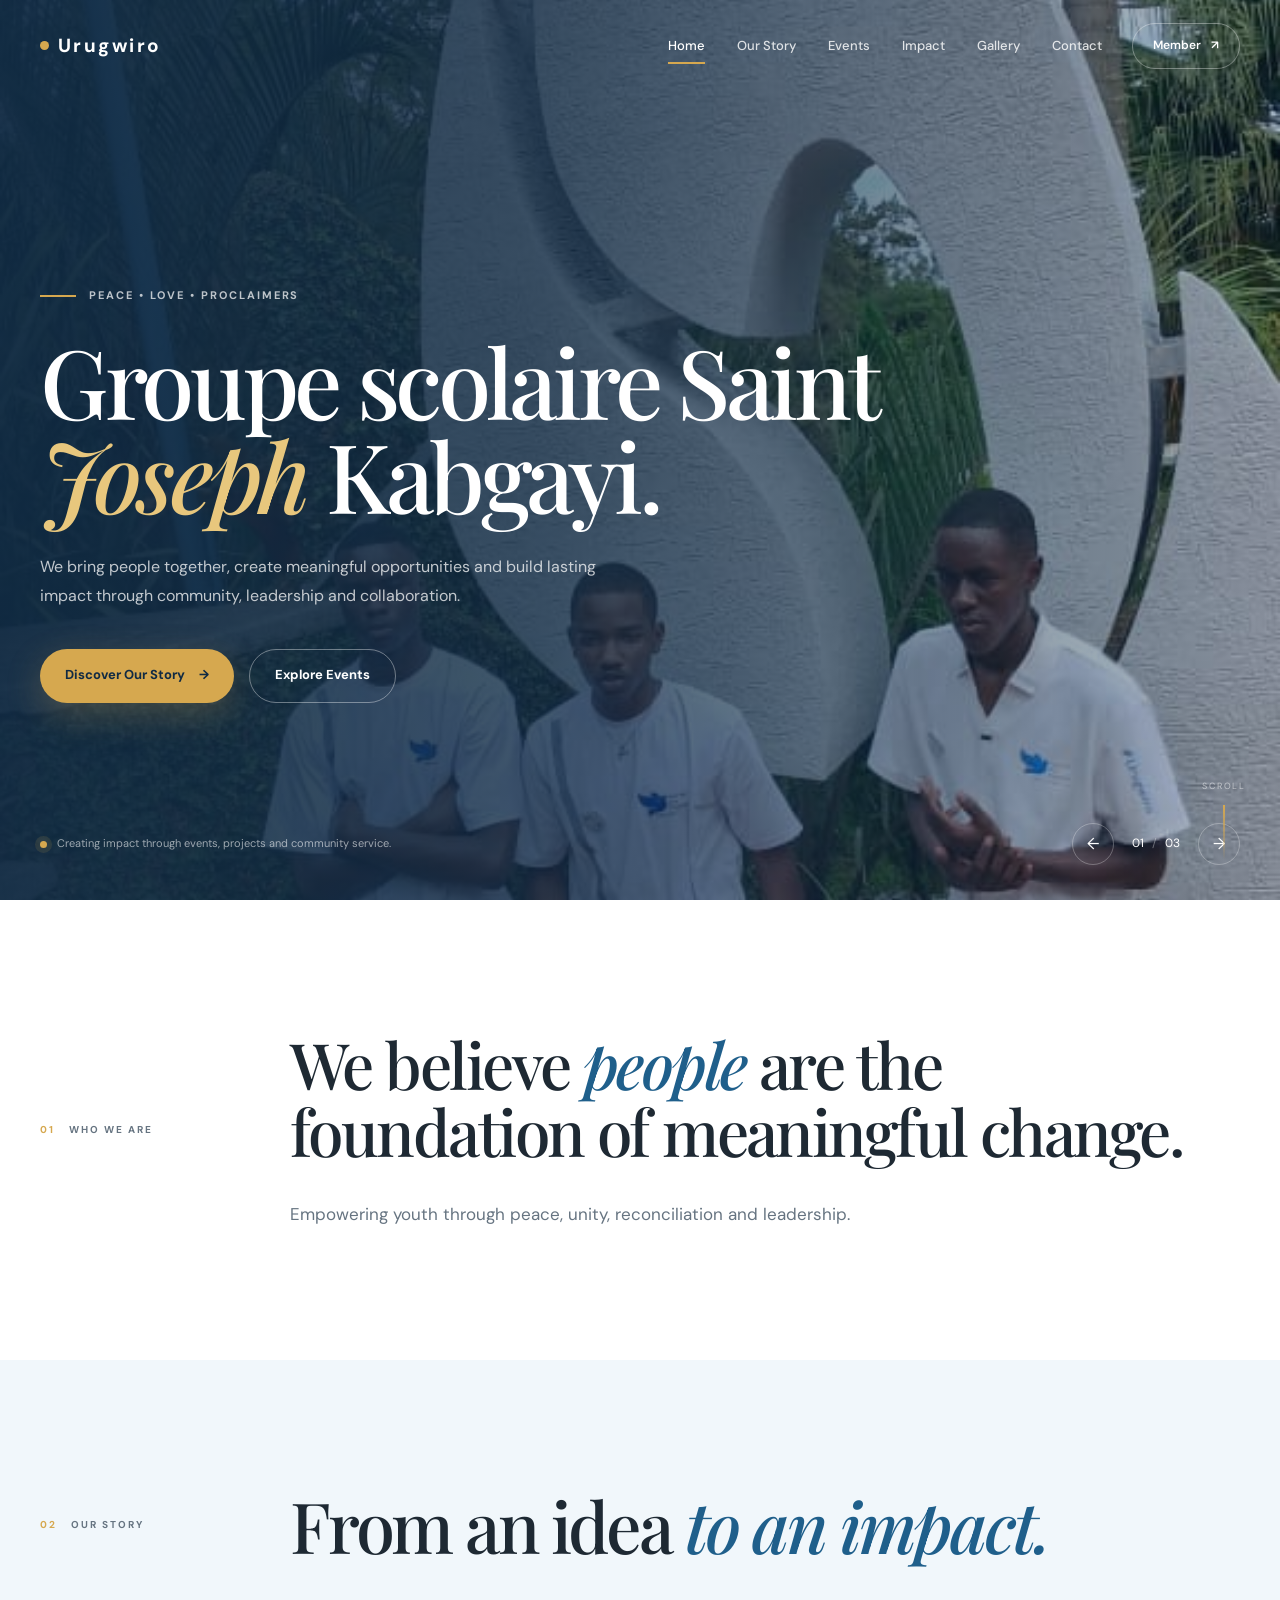
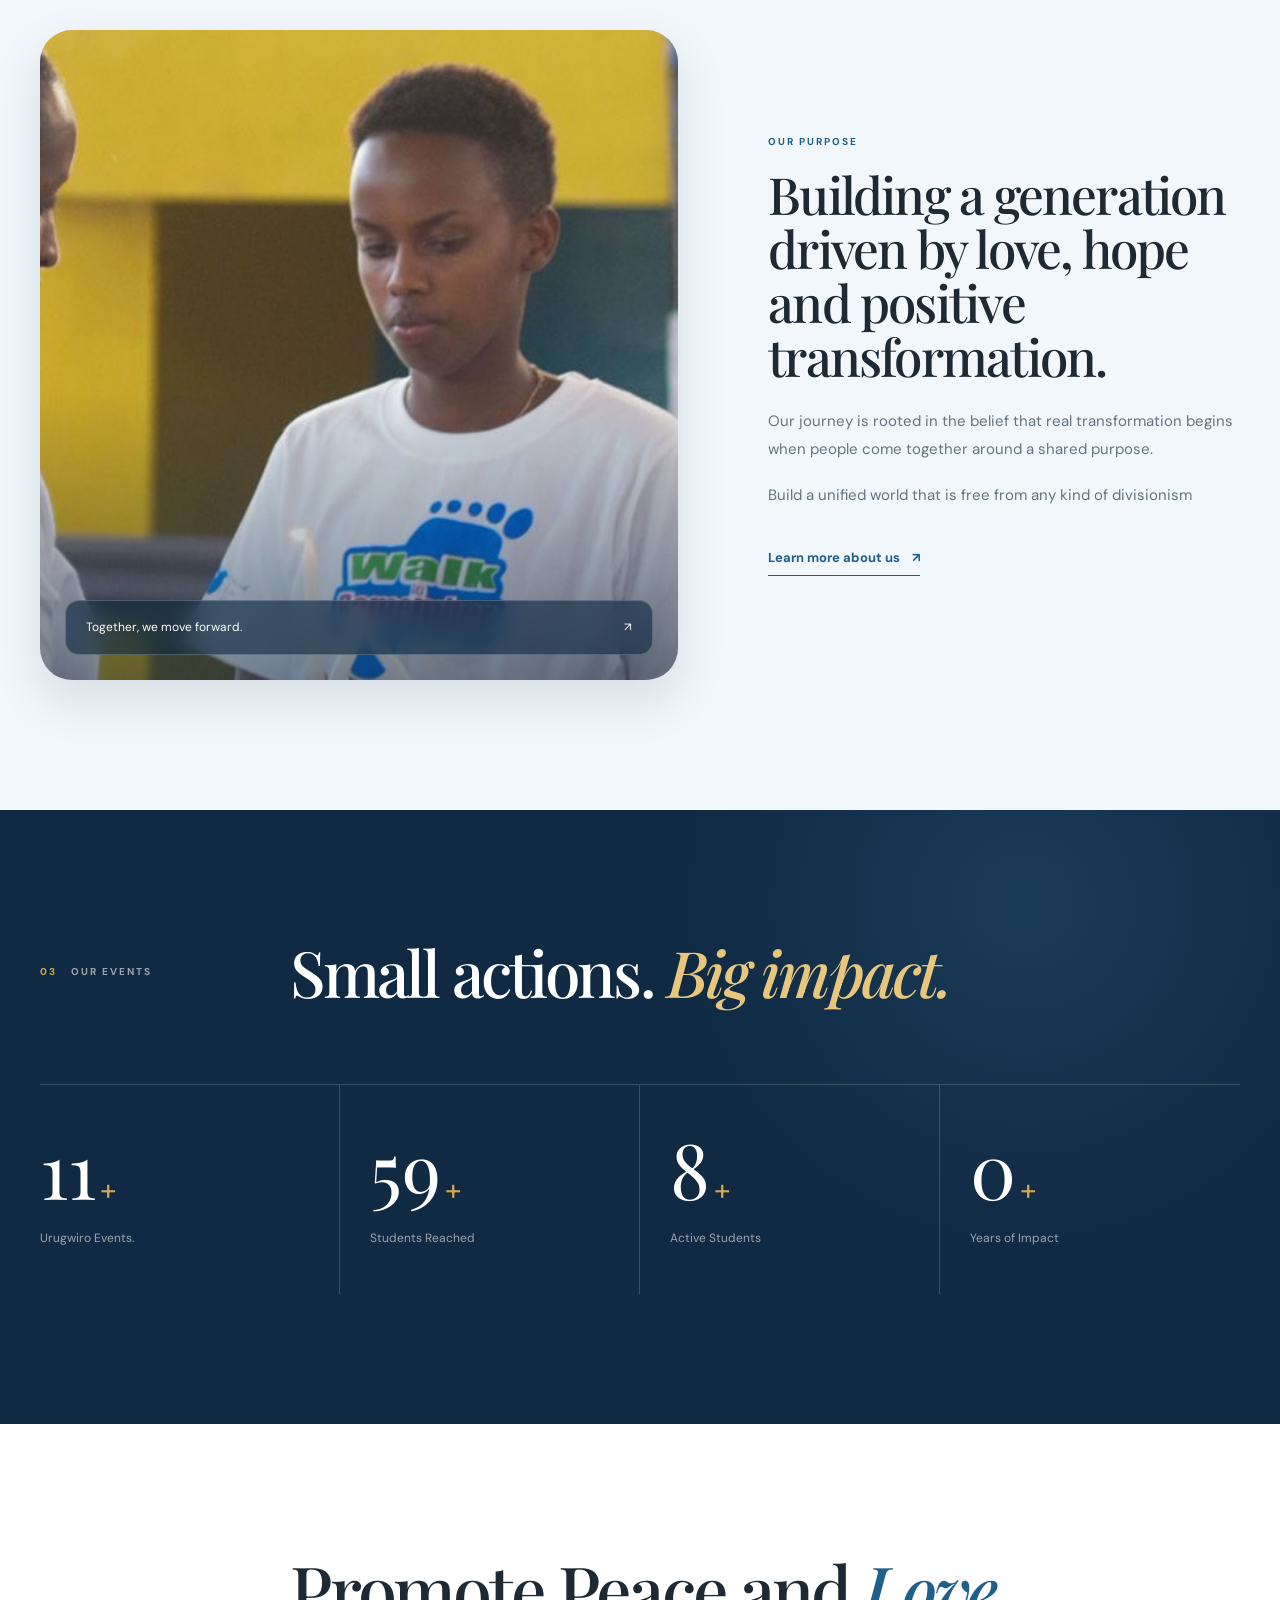
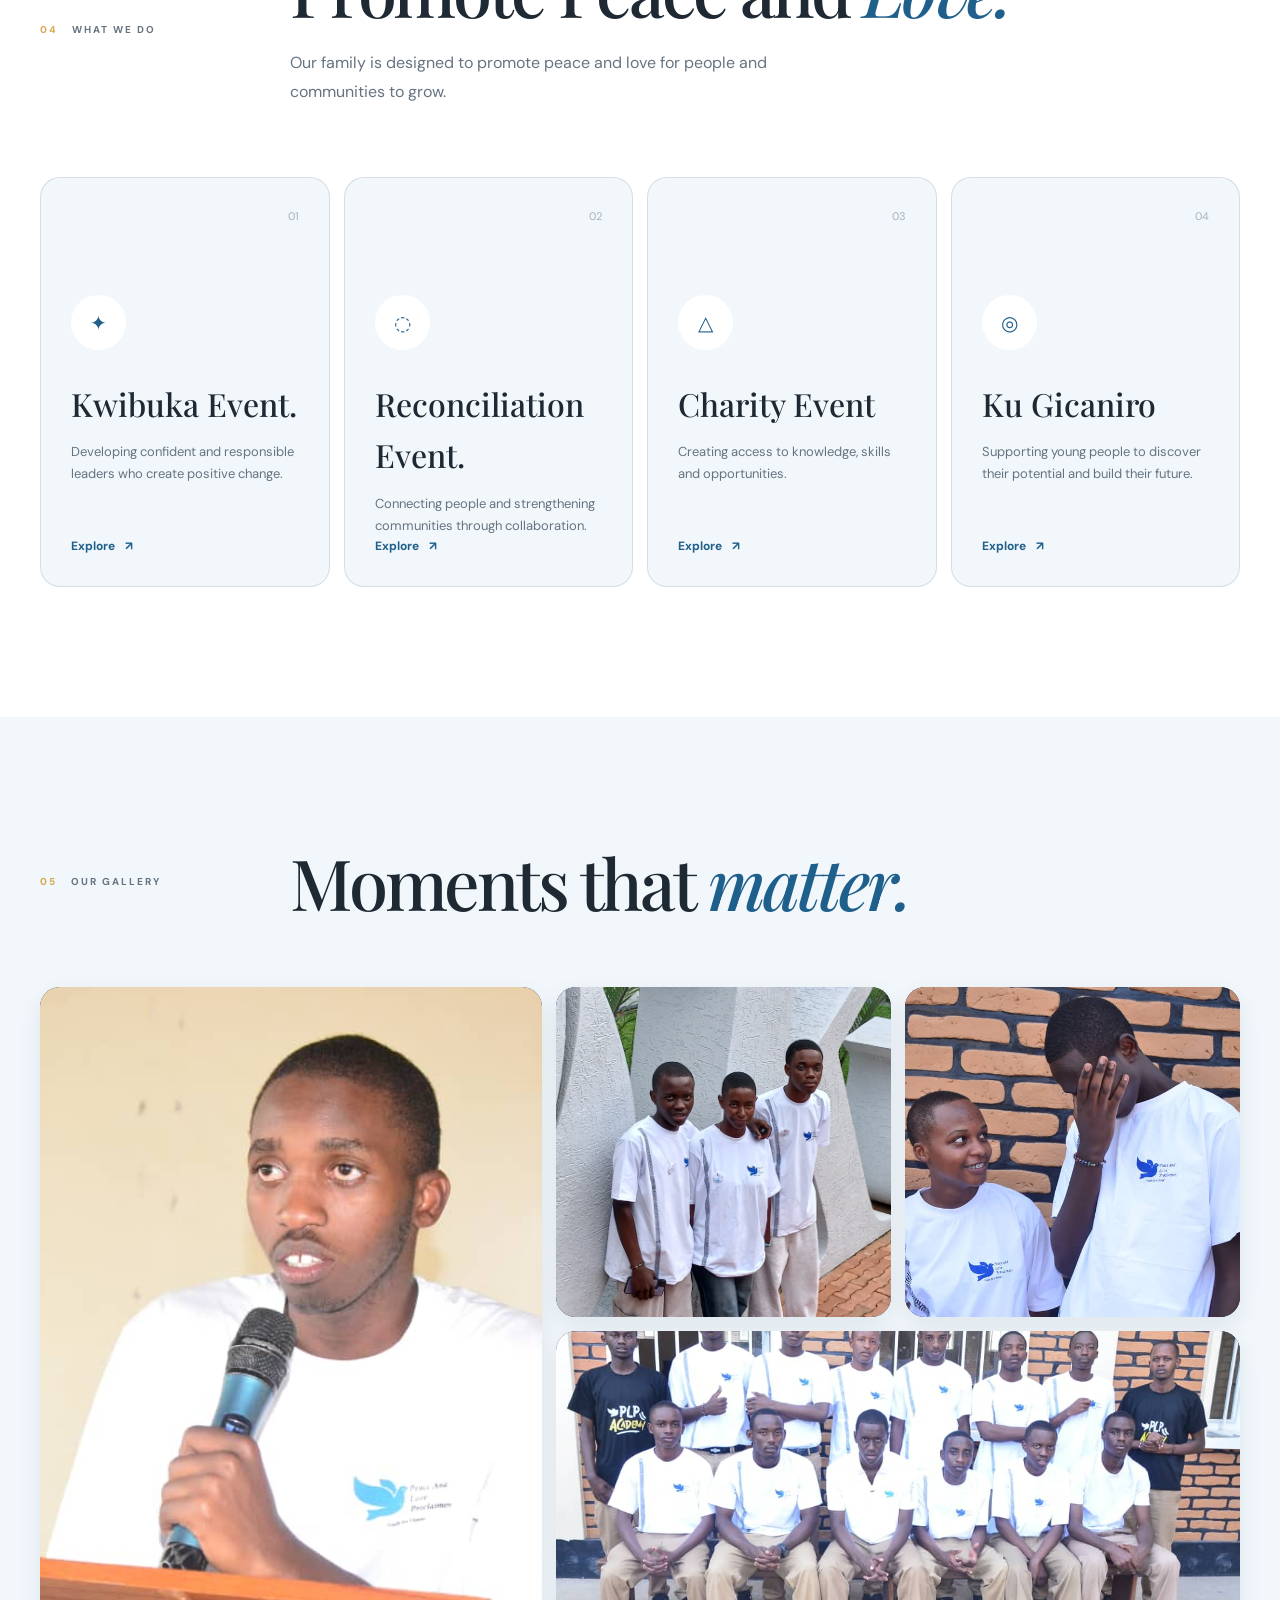
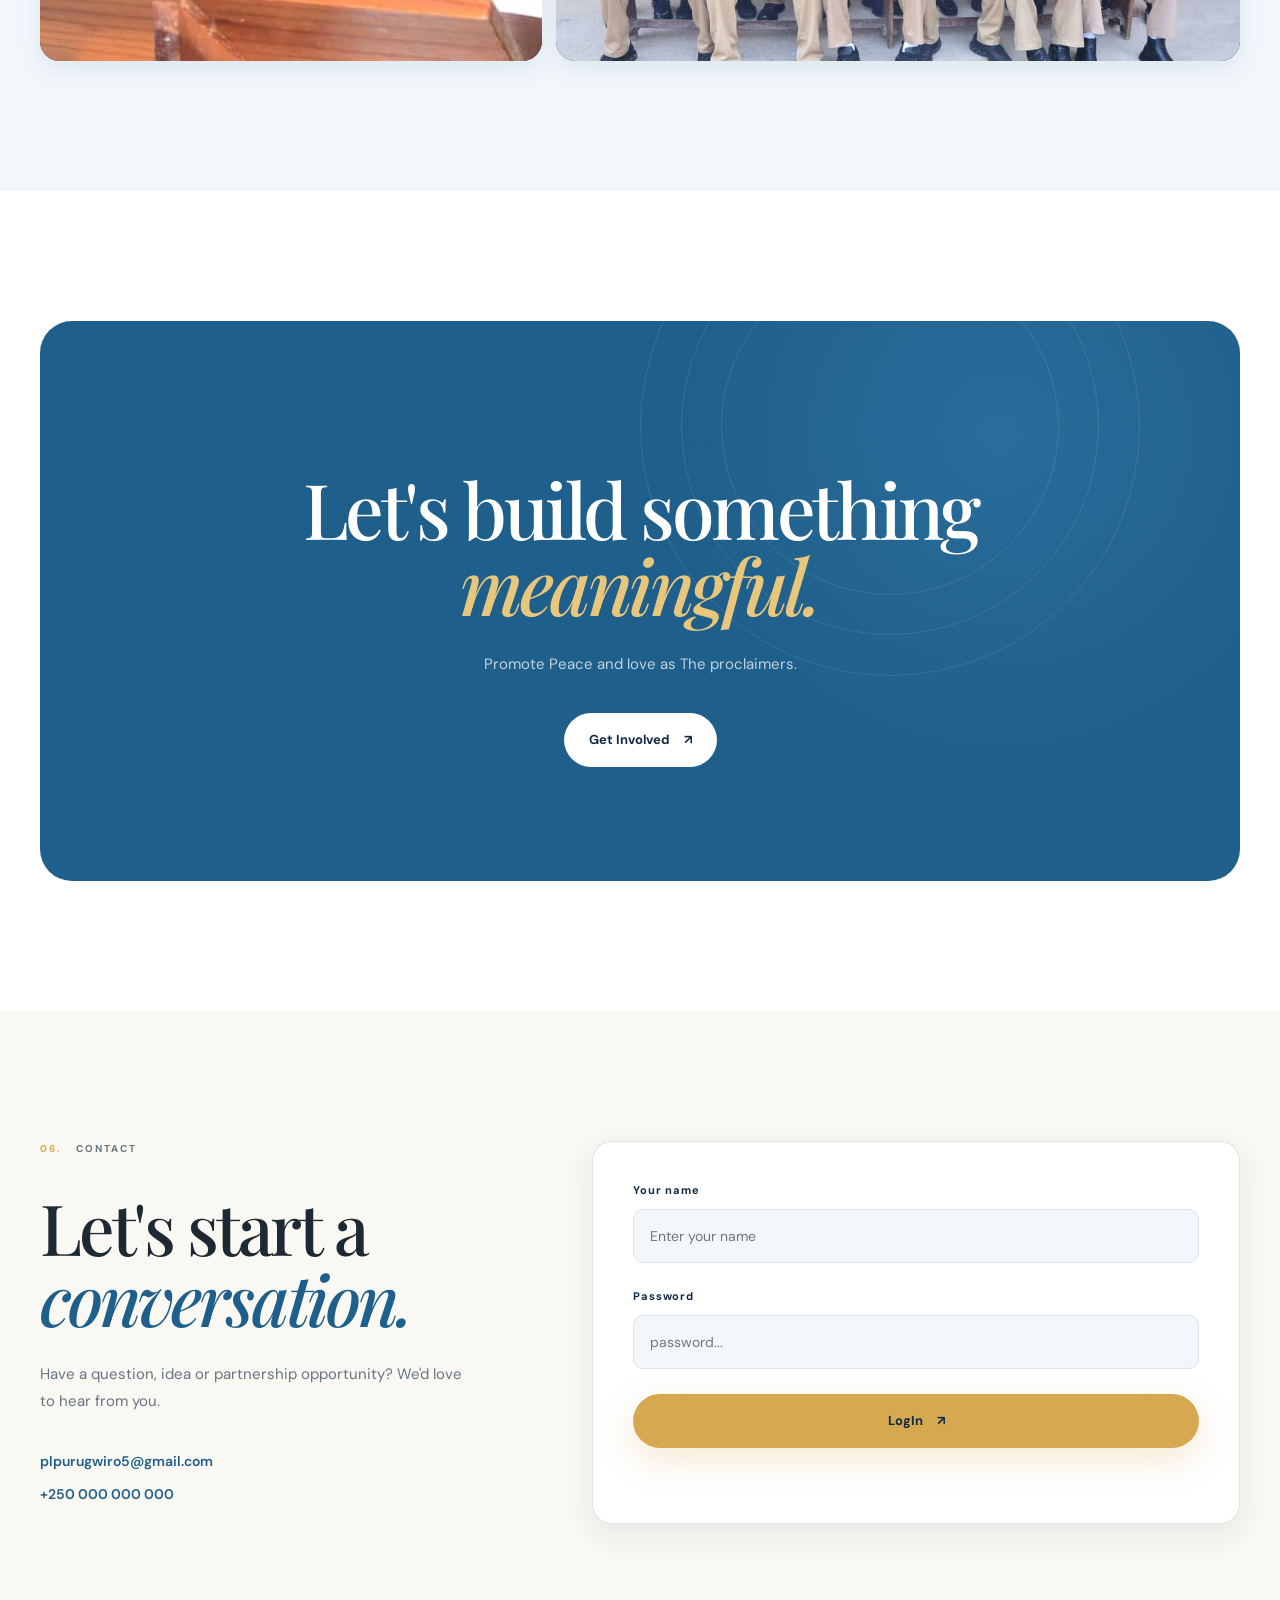
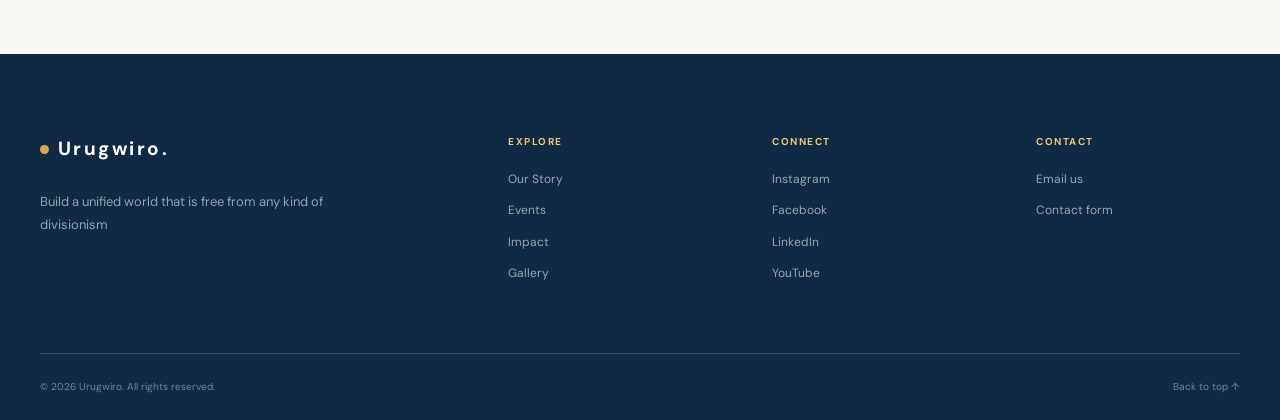
==== index.html @ 6922a2be "Update index.html" ====
<!DOCTYPE html>
<html lang="en">
<head>
    <meta charset="UTF-8">

    <meta
        name="viewport"
        content="width=device-width, initial-scale=1.0"
    >
<meta charset="UTF-8">

  <!-- Mobile viewport -->
  <meta name="viewport" content="width=device-width, initial-scale=1.0">

  <!-- Primary description for search engines -->
  <meta name="description" content="Peace & Love Proclaimers (PLP Urugwiro) — is a youth-led organization promoting peace, unity and reconciliation at Groupe Scolaire Saint Joseph Kabgayi on 25 December 2026">

  <!-- Optional (small, targeted) keywords; not relied on by modern search engines -->
  <meta name="keywords" content="peace, youth leadership, reconciliation, community events, PLP Urugwiro">

  <!-- Theme color for mobile -->
  <meta name="theme-color" content="#12372a">

  <!-- Canonical: use the site canonical domain you requested -->
  <link rel="canonical" href="https://peacelp.netlify.app/">

  <!-- Hreflang for English -->
  <link rel="alternate" hreflang="en" href="https://peacelp.netlify.app/">

  <!-- Title -->
  <title>Peace & Love Proclaimers — PLP Urugwiro | Saint Joseph Kabgayi</title>

  <!-- Open Graph / Facebook -->
  <meta property="og:locale" content="en_US">
  <meta property="og:type" content="website">
  <meta property="og:title" content="Peace & Love Proclaimers — PLP Urugwiro">
  <meta property="og:description" content="Peace & Love Proclaimers (PLP Urugwiro) is a youth-led organization promoting peace, unity and reconciliation at Groupe Scolaire Saint Joseph Kabgayi on 25 December 2026">
  <meta property="og:url" content="https://peacelp.netlify.app/">
  <meta property="og:site_name" content="Peace & Love Proclaimers Urugwiro">
  <!-- Replace or confirm the image path on your live domain if different -->
  <meta property="og:image" content="https://peacelp.netlify.app/images/hero-2.jpg">
  <meta property="og:image:alt" content="PLP Urugwiro school event image">

  <!-- Twitter / X Card -->

 <script type="application/ld+json">
  {
    "@context": "https://schema.org",
    "@type": "Organization",
    "name": "Peace & Love Proclaimers ",
    "alternateName": "PLP Urugwiro",
    "url": "https://peacelp.netlify.app/",
    "logo": "https://peacelp.netlify.app/favicon.png",
    "description": "is a youth-led organization promoting peace, unity and reconciliation at Groupe Scolaire Saint Joseph Kabgayi on 25 December 2026.",
    "sameAs": []
  }
  </script>

  <!-- Google site verification (PLACEHOLDER).
       Do NOT paste a fake code here. After creating a property in Google Search Console you may get a meta tag like:
       <meta name="google-site-verification" content="YOUR_VERIFICATION_CODE_HERE" />
       Paste the exact meta tag Google gives you into this head block. -->
  <!-- <meta name="google-site-verification" content="PASTE_CODE_HERE" /> -->

  <!-- End head -->

    <meta
        name="description"
        content="PLP — Building stronger communities through connection, leadership and meaningful action."
    >

    <meta name="theme-color" content="#12372a">

    <title>PLP Urugwiro | Saint Joseph Kabgayi</title>

    <!-- Google Font -->
    <link rel="preconnect" href="https://fonts.googleapis.com">
    <link rel="preconnect" href="https://fonts.gstatic.com" crossorigin>
    <link
        href="https://fonts.googleapis.com/css2?family=DM+Sans:wght@400;500;600;700&family=Playfair+Display:wght@500;600;700&display=swap"
        rel="stylesheet"
    >
<link rel="icon" href="favicon.jpeg">

<link rel="apple-touch-icon" href="favicon.png">
<link rel="icon" type="image/png" sizes="192x192" href="favicon.png">
<link rel="icon" type="image/png" sizes="512x512" href="favicon.png">
    <!-- Main CSS -->
    <link rel="stylesheet" href="css/style.css">

    <!-- Responsive CSS -->
    <link rel="stylesheet" href="css/responsive.css">
</head>

<body>

    <!-- =====================================================
         PAGE LOADER
    ====================================================== -->

    <div class="page-loader" id="pageLoader">
        <div class="loader-logo">Peace and Love Proclaimers <br/>
                                    <center>Urugwiro</center></div>
        <div class="loader-line"></div>
    </div>


    <!-- =====================================================
         HEADER / NAVIGATION
    ====================================================== -->

    <header class="header" id="header">

        <nav class="navbar container">

            <!-- Logo -->

            <a href="#home" class="logo">
                Urugwiro
            </a>


            <!-- Desktop Navigation -->

            <div class="nav-links" id="navLinks">

                <a href="#home" class="nav-link active">
                    Home
                </a>

                <a href="#story" class="nav-link">
                    Our Story
                </a>

                <a href="#programs" class="nav-link">
                    Events
                </a>

                <a href="#impact" class="nav-link">
                    Impact
                </a>

                <a href="#gallery" class="nav-link">
                    Gallery
                </a>

                <a href="#contact" class="nav-link">
                    Contact
                </a>

            </div>


            <!-- Navigation Button -->

            <a href="#contact" class="nav-button">
                Member
                <span>↗</span>
            </a>


            <!-- Mobile Menu -->

            <button
                class="menu-toggle"
                id="menuToggle"
                aria-label="Open navigation menu"
                aria-expanded="false"
            >

                <span></span>
                <span></span>
                <span></span>

            </button>

        </nav>

    </header>



    <!-- =====================================================
         MAIN CONTENT
    ====================================================== -->

    <main>


        <!-- =================================================
             HERO SECTION
        ================================================== -->

        <section class="hero" id="home">

            <!-- Background slides -->

            <div class="hero-slider" id="heroSlider">

                <div
                    class="hero-slide active"
                    data-image="images/hero-1.jpg"
                ></div>

                <div
                    class="hero-slide"
                    data-image="images/hero-2.jpg"
                ></div>

                <div
                    class="hero-slide"
                    data-image="images/hero-3.jpg"
                ></div>

            </div>


            <!-- Dark overlay -->

            <div class="hero-overlay"></div>


            <!-- Hero content -->

            <div class="hero-content container">

                <div class="hero-label">
                    <span class="label-line"></span>

                    <span>
                        PEACE • LOVE • PROCLAIMERS
                    </span>
                </div>


                <h1 class="hero-title">

                   Groupe scolaire Saint 
                    <span>Joseph</span>
                    Kabgayi.

                </h1>


                <p class="hero-description">

                    We bring people together, create meaningful
                    opportunities and build lasting impact through
                    community, leadership and collaboration.

                </p>


                <div class="hero-actions">

                    <a
                        href="#story"
                        class="button button-primary"
                    >
                        Discover Our Story
                        <span>→</span>
                    </a>


                    <a
                        href="#programs"
                        class="button button-outline"
                    >
                        Explore Events
                    </a>

                </div>

            </div>


            <!-- Hero bottom information -->

            <div class="hero-bottom container">

                <div class="hero-location">
                    <span class="location-dot"></span>

                    <span>
                        Creating impact through events, projects and community service.


                    </span>
                </div>


                <!-- Slider controls -->

                <div class="slider-controls">

                    <button
                        class="slider-arrow"
                        id="heroPrev"
                        aria-label="Previous slide"
                    >
                        ←
                    </button>


                    <div class="slider-counter">

                        <span id="currentSlide">
                            01
                        </span>

                        <span class="counter-divider">
                            /
                        </span>

                        <span id="totalSlides">
                            03
                        </span>

                    </div>


                    <button
                        class="slider-arrow"
                        id="heroNext"
                        aria-label="Next slide"
                    >
                        →
                    </button>

                </div>

            </div>


            <!-- Scroll indicator -->

            <a
                href="#story"
                class="scroll-indicator"
                aria-label="Scroll to our story"
            >

                <span>
                    SCROLL
                </span>

                <span class="scroll-line"></span>

            </a>

        </section>



        <!-- =================================================
             INTRO / STATEMENT
        ================================================== -->

        <section class="statement section">

            <div class="container statement-grid">

                <div class="section-label">

                    <span class="section-number">
                        01
                    </span>

                    <span>
                        WHO WE ARE
                    </span>

                </div>


                <div class="statement-content">

                    <h2 class="large-heading reveal">

                        We believe
                        <em>people</em>
                        are the foundation
                        of meaningful change.

                    </h2>


                    <p class="statement-text reveal">

                        Empowering youth through peace,
unity, reconciliation and leadership.
                    </p>

                </div>

            </div>

        </section>



        <!-- =================================================
             OUR STORY
        ================================================== -->

        <section
            class="story section"
            id="story"
        >

            <div class="container">

                <div class="section-header reveal">

                    <div class="section-label">

                        <span class="section-number">
                            02
                        </span>

                        <span>
                            OUR STORY
                        </span>

                    </div>

                    <h2 class="section-title">

                        From an idea
                        <span>to an impact.</span>

                    </h2>

                </div>


                <div class="story-grid">


                    <!-- Image -->

                    <div class="story-image reveal">

                        <img
                            src="images/story.jpeg"
                            alt="People working together in a community"
                            loading="lazy"
                        >

                        <div class="image-caption">

                            <span>
                                Together, we move forward.
                            </span>

                            <span>
                                ↗
                            </span>

                        </div>

                    </div>


                    <!-- Text -->

                    <div class="story-content reveal">

                        <span class="eyebrow">
                            OUR PURPOSE
                        </span>


                        <h3>
                           Building a generation driven by love,
hope and positive transformation.
                        </h3>


                        <p>

                            Our journey is rooted in the belief
                            that real transformation begins when
                            people come together around a shared
                            purpose.

                        </p>


                        <p>

                           Build a unified world that is free from any kind of divisionism
                        </p>


                        <a
                            href="#"
                            class="text-link"
                        >
                            Learn more about us
                            <span>↗</span>
                        </a>

                    </div>

                </div>

            </div>

        </section>



        <!-- =================================================
             IMPACT STATISTICS
        ================================================== -->

        <section
            class="impact section-dark"
            id="impact"
        >

            <div class="container">

                <div class="impact-header reveal">

                    <div class="section-label light">

                        <span class="section-number">
                            03
                        </span>

                        <span>
                            OUR EVENTS
                        </span>

                    </div>


                    <h2>

                        Small actions.
                        <span>Big impact.</span>

                    </h2>

                </div>


                <div class="stats-grid">


                    <div class="stat-card reveal">

                        <span
                            class="stat-number"
                            data-target="12"
                        >
                            0
                        </span>

                        <span class="stat-plus">
                            +
                        </span>

                        <p>
                            Urugwiro Events.
                        </p>

                    </div>


                    <div class="stat-card reveal">

                        <span
                            class="stat-number"
                            data-target="60"
                        >
                            0
                        </span>

                        <span class="stat-plus">
                            +
                        </span>

                        <p>
                            Students Reached
                        </p>

                    </div>


                    <div class="stat-card reveal">

                        <span
                            class="stat-number"
                            data-target="9"
                        >
                            0
                        </span>

                        <span class="stat-plus">
                            +
                        </span>

                        <p>
                            Active Students
                        </p>

                    </div>


                    <div class="stat-card reveal">

                        <span
                            class="stat-number"
                            data-target="1"
                        >
                            0
                        </span>

                        <span class="stat-plus">
                            +
                        </span>

                        <p>
                            Years of Impact
                        </p>

                    </div>

                </div>

            </div>

        </section>



        <!-- =================================================
             PROGRAMS
        ================================================== -->

        <section
            class="programs section"
            id="programs"
        >

            <div class="container">

                <div class="section-header programs-header reveal">

                    <div class="section-label">

                        <span class="section-number">
                            04
                        </span>

                        <span>
                            WHAT WE DO
                        </span>

                    </div>


                    <div>

                        <h2 class="section-title">

                            Promote Peace and
                            <span>Love.</span>

                        </h2>

                        <p class="section-intro">

                            Our family is designed to promote peace and love 
                             for people and
                            communities to grow.

                        </p>

                    </div>

                </div>


                <div class="program-grid">


                    <!-- Program 1 -->

                    <article
                        class="program-card reveal"
                        data-program="leadership"
                    >

                        <div class="program-number">
                            01
                        </div>


                        <div class="program-icon">
                            ✦
                        </div>


                        <h3>
                            Kwibuka Event.
                        </h3>


                        <p>

                            Developing confident and responsible
                            leaders who create positive change.

                        </p>


                        <button
                            class="program-link"
                            type="button"
                        >
                            Explore
                            <span>↗</span>
                        </button>

                    </article>


                    <!-- Program 2 -->

                    <article
                        class="program-card reveal"
                        data-program="community"
                    >

                        <div class="program-number">
                            02
                        </div>


                        <div class="program-icon">
                            ◌
                        </div>


                        <h3>
                            Reconciliation Event.
                        </h3>


                        <p>

                            Connecting people and strengthening
                            communities through collaboration.

                        </p>


                        <button
                            class="program-link"
                            type="button"
                        >
                            Explore
                            <span>↗</span>
                        </button>

                    </article>


                    <!-- Program 3 -->

                    <article
                        class="program-card reveal"
                        data-program="education"
                    >

                        <div class="program-number">
                            03
                        </div>


                        <div class="program-icon">
                            △
                        </div>


                        <h3>
                            Charity Event
                        </h3>


                        <p>

                            Creating access to knowledge, skills
                            and opportunities.

                        </p>


                        <button
                            class="program-link"
                            type="button"
                        >
                            Explore
                            <span>↗</span>
                        </button>

                    </article>


                    <!-- Program 4 -->

                    <article
                        class="program-card reveal"
                        data-program="youth"
                    >

                        <div class="program-number">
                            04
                        </div>


                        <div class="program-icon">
                            ◎
                        </div>


                        <h3>
                            Ku Gicaniro
                        </h3>


                        <p>

                            Supporting young people to discover
                            their potential and build their future.

                        </p>


                        <button
                            class="program-link"
                            type="button"
                        >
                            Explore
                            <span>↗</span>
                        </button>

                    </article>

                </div>

            </div>

        </section>



        <!-- =================================================
             GALLERY PREVIEW
        ================================================== -->

        <section
            class="gallery section"
            id="gallery"
        >

            <div class="container">

                <div class="section-header reveal">

                    <div class="section-label">

                        <span class="section-number">
                            05
                        </span>

                        <span>
                            OUR GALLERY
                        </span>

                    </div>


                    <h2 class="section-title">

                        Moments that
                        <span>matter.</span>

                    </h2>

                </div>


                <div class="gallery-grid">


                    <div class="gallery-item gallery-large reveal">

                        <img
                            src="IMG-20260806-WA0006.jpg"
                            alt="Community gathering skill up"
                            loading="lazy"
                        >

                        <div class="gallery-overlay">
                            <span>01</span>
                            <span>↗</span>
                        </div>

                    </div>


                    <div class="gallery-item reveal">

                        <img
                            src="images/gallery-2.jpg"
                            alt="Community activity"
                            loading="lazy"
                        >

                        <div class="gallery-overlay">
                            <span>02</span>
                            <span>↗</span>
                        </div>

                    </div>


                    <div class="gallery-item reveal">

                        <img
                            src="images/gallery-3.jpg"
                            alt="People collaborating in schools"
                            loading="lazy"
                        >

                        <div class="gallery-overlay">
                            <span>03</span>
                            <span>↗</span>
                        </div>

                    </div>


                    <div class="gallery-item gallery-wide reveal">

                        <img
                            src="images/gallery-4.jpg"
                            alt="Community event"
                            loading="lazy"
                        >

                        <div class="gallery-overlay">
                            <span>04</span>
                            <span>↗</span>
                        </div>

                    </div>

                </div>

            </div>

        </section>



        <!-- =================================================
             CTA
        ================================================== -->

        <section class="cta section">

            <div class="container">

                <div class="cta-box reveal">

                    <div class="cta-decoration"></div>


                    <div class="cta-content">

                        <span class="eyebrow">
                            JOIN THE MOVEMENT
                        </span>


                        <h2>

                            Let's build something
                            <em>meaningful.</em>

                        </h2>


                        <p>

                            Promote Peace and love as The proclaimers.

                        </p>


                        <a
                            href="#contact"
                            class="button button-light"
                        >
                            Get Involved
                            <span>↗</span>
                        </a>

                    </div>

                </div>

            </div>

        </section>



        <!-- =================================================
             CONTACT
        ================================================== -->

        <section
            class="contact section"
            id="contact"
        >

            <div class="container contact-grid">


                <div class="contact-info reveal">

                    <div class="section-label">

                        <span class="section-number">
                            06.
                        </span>

                        <span>
                            CONTACT
                        </span>

                    </div>


                    <h2 class="section-title">

                        Let's start a
                        <span>conversation.</span>

                    </h2>


                    <p>

                        Have a question, idea or partnership
                        opportunity? We'd love to hear from you.

                    </p>


                    <div class="contact-details">

                        <a href="mailto:plpurugwiro5@gmail.com">
                            plpurugwiro5@gmail.com
                        </a>

                        <a href="tel:+250000000000">
                            +250 000 000 000
                        </a>

                    </div>

                </div>



                <!-- Contact form -->

                <form
                    class="contact-form reveal"
                    id="loginForm"
                >

                    <div class="form-group">

                        <label for="name">
                            Your name
                        </label>

                        <input
                            type="text"
                            id="name"
                            name="name"
                            placeholder="Enter your name"
                            required
                        >

                    </div>


                    <div class="form-group">

                        <label for="email">
                            Password
                        </label>

                        <input
                            type="password"
                            id="password"
                            name="password"
                            placeholder="password..."
                            required
                        >

                    </div>


                

                    <button
                        type="submit"
                        class="button button-primary form-submit"
                    >
                        LogIn
                        <span>↗</span>
                    </button>
                    <div id="error"></div>  

                    <p
                        class="form-status"
                        id="formStatus"
                        aria-live="polite"
                    ></p>

                </form>

            </div>

        </section>

    </main>



    <!-- =====================================================
         FOOTER
    ====================================================== -->

    <footer class="footer">

        <div class="container">


            <div class="footer-top">


                <div class="footer-brand">

                    <a
                        href="#home"
                        class="logo footer-logo"
                    >
                        Urugwiro.
                    </a>


                    <p>

                       Build a unified world that is free from any kind of divisionism

                    </p>

                </div>



                <div class="footer-column">

                    <h4>
                        Explore
                    </h4>

                    <a href="#story">
                        Our Story
                    </a>

                    <a href="#programs">
                        Events
                    </a>

                    <a href="#impact">
                        Impact
                    </a>

                    <a href="#gallery">
                        Gallery
                    </a>

                </div>



                <div class="footer-column">

                    <h4>
                        Connect
                    </h4>

                    <a href="https://www.instagram.com/plp_urugwiro">
                        Instagram
                    </a>

                    <a href="https://www.facebook.com">
                        Facebook
                    </a>

                    <a href="#">
                        LinkedIn
                    </a>

                    <a href="#">
                        YouTube
                    </a>

                </div>



                <div class="footer-column">

                    <h4>
                        Contact
                    </h4>

                    <a href="mailto:plpurugwiro5@gmail.com">
                        Email us
                    </a>

                    <a href="#contact">
                        Contact form
                    </a>

                </div>

            </div>



            <div class="footer-bottom">

                <span>
                    © <span id="currentYear"></span> Urugwiro.
                    All rights reserved.
                </span>


                <a href="#home">
                    Back to top ↑
                </a>

            </div>

        </div>

    </footer>



    <!-- =====================================================
         PROGRAM MODAL
    ====================================================== -->

    <div
        class="modal"
        id="programModal"
        aria-hidden="true"
    >

        <div class="modal-backdrop"></div>


        <div
            class="modal-content"
            role="dialog"
            aria-modal="true"
        >

            <button
                class="modal-close"
                id="modalClose"
                aria-label="Close modal"
            >
                ×
            </button>


            <span
                class="modal-number"
                id="modalNumber"
            >
                01
            </span>


            <h2 id="modalTitle">
             Kwibuka Event
            </h2>


            <p id="modalDescription">

                Developing confident and responsible leaders
                who create positive change.

            </p>


            <a
                href="#contact"
                class="button button-primary"
                id="modalAction"
            >
                Get Involved
                <span>↗</span>
            </a>

        </div>

    </div>



    <!-- =====================================================
         BACK TO TOP
    ====================================================== -->

    <button
        class="back-to-top"
        id="backToTop"
        aria-label="Back to top"
    >
        ↑
    </button>



    <!-- =====================================================
         JAVASCRIPT
    ====================================================== -->

    <script src="js/app.js"></script>

</body>
</html>
---- css/style.css ----
/* =========================================================
   PEACE & LOVE PROCLAIMERS — PLP
   PROFESSIONAL VISUAL SYSTEM
   ========================================================= */


/* =========================================================
   1. DESIGN TOKENS
   ========================================================= */

:root {

    /* Primary PLP identity */

    --plp-navy: #102A43;
    --plp-blue: #1F5F8B;
    --plp-sky: #5DADE2;

    /* Hope / remembrance */

    --plp-gold: #D6A84F;
    --plp-gold-light: #E8C77D;

    /* Peace */

    --plp-white: #FFFFFF;
    --plp-cream: #FAF8F2;
    --plp-soft-blue: #F1F7FB;
    --plp-blue-light: #E4F0F8;

    /* Text */

    --plp-charcoal: #1E2933;
    --plp-gray: #667481;
    --plp-gray-light: #A7B1BA;

    /* Borders */

    --border-light: rgba(16, 42, 67, 0.12);
    --border-white: rgba(255, 255, 255, 0.18);

    /* Shadows */

    --shadow-small:
        0 10px 30px rgba(16, 42, 67, 0.08);

    --shadow-medium:
        0 20px 50px rgba(16, 42, 67, 0.12);

    --shadow-large:
        0 35px 90px rgba(16, 42, 67, 0.18);

    /* Radius */

    --radius-small: 12px;
    --radius-medium: 20px;
    --radius-large: 32px;

    /* Layout */

    --container: 1240px;

    /* Animation */

    --transition-fast: .25s ease;

    --transition-medium:
        .45s cubic-bezier(.2,.8,.2,1);

    --transition-slow:
        .8s cubic-bezier(.2,.8,.2,1);
}


/* =========================================================
   2. RESET
   ========================================================= */

* {
    margin: 0;
    padding: 0;
    box-sizing: border-box;
}

html {
    scroll-behavior: smooth;
}

body {

    min-height: 100vh;

    overflow-x: hidden;

    background: var(--plp-cream);

    color: var(--plp-charcoal);

    font-family:
        "DM Sans",
        Arial,
        sans-serif;

    line-height: 1.6;
}

body.modal-open {
    overflow: hidden;
}

img {
    display: block;

    width: 100%;
    max-width: 100%;
}

button,
input,
textarea {
    font: inherit;
}

button {
    border: 0;

    cursor: pointer;
}

a {
    color: inherit;

    text-decoration: none;
}

ul,
ol {
    list-style: none;
}


/* =========================================================
   3. CONTAINER
   ========================================================= */

.container {

    width: min(
        calc(100% - 80px),
        var(--container)
    );

    margin-inline: auto;
}


/* =========================================================
   4. SECTIONS
   ========================================================= */

.section {

    padding: 130px 0;
}

.section-dark {

    padding: 130px 0;

    background:
        linear-gradient(
            135deg,
            var(--plp-navy),
            #173E5C
        );

    color: var(--plp-white);
}


/* =========================================================
   5. PAGE LOADER
   ========================================================= */

.page-loader {

    position: fixed;

    inset: 0;

    z-index: 9999;

    display: flex;

    align-items: center;

    justify-content: center;

    flex-direction: column;

    gap: 20px;

    background: var(--plp-navy);

    color: var(--plp-white);

    transition:
        opacity .6s ease,
        visibility .6s ease;
}

.page-loader.loaded {

    opacity: 0;

    visibility: hidden;
}

.loader-logo {

    font-size: 20px;

    font-weight: 700;

    letter-spacing: .18em;
}

.loader-line {

    position: relative;

    width: 110px;

    height: 2px;

    overflow: hidden;

    background:
        rgba(255,255,255,.2);
}

.loader-line::after {

    content: "";

    position: absolute;

    inset: 0;

    background: var(--plp-gold);

    transform:
        translateX(-100%);

    animation:
        loaderLine 1.2s ease forwards;
}

@keyframes loaderLine {

    to {
        transform:
            translateX(0);
    }
}


/* =========================================================
   6. HEADER
   ========================================================= */

.header {

    position: fixed;

    top: 0;
    left: 0;

    width: 100%;

    z-index: 1000;

    color: var(--plp-white);

    transition:
        background var(--transition-medium),
        backdrop-filter var(--transition-medium),
        box-shadow var(--transition-medium);
}

.header.scrolled {

    background:
        rgba(16,42,67,.92);

    backdrop-filter:
        blur(18px);

    -webkit-backdrop-filter:
        blur(18px);

    box-shadow:
        0 10px 35px rgba(0,0,0,.12);
}

.navbar {

    min-height: 92px;

    display: flex;

    align-items: center;

    justify-content: space-between;

    gap: 30px;

    transition:
        min-height var(--transition-medium);
}

.header.scrolled .navbar {

    min-height: 72px;
}


/* =========================================================
   7. LOGO
   ========================================================= */

.logo {

    display: inline-flex;

    align-items: center;

    font-size: 19px;

    font-weight: 700;

    letter-spacing: .13em;

    white-space: nowrap;
}

.logo::before {

    content: "";

    width: 9px;
    height: 9px;

    margin-right: 9px;

    border-radius: 50%;

    background: var(--plp-gold);
}


/* =========================================================
   8. NAVIGATION
   ========================================================= */

.nav-links {

    display: flex;

    align-items: center;

    gap: 32px;

    margin-left: auto;
}

.nav-link {

    position: relative;

    color:
        rgba(255,255,255,.82);

    font-size: 13px;

    font-weight: 500;

    transition:
        color var(--transition-fast);
}

.nav-link::after {

    content: "";

    position: absolute;

    left: 0;

    bottom: -8px;

    width: 100%;

    height: 2px;

    background: var(--plp-gold);

    transform:
        scaleX(0);

    transform-origin: right;

    transition:
        transform var(--transition-medium);
}

.nav-link:hover,
.nav-link.active {

    color:
        var(--plp-white);
}

.nav-link:hover::after,
.nav-link.active::after {

    transform:
        scaleX(1);

    transform-origin: left;
}


/* =========================================================
   9. NAV BUTTON
   ========================================================= */

.nav-button {

    display: inline-flex;

    align-items: center;

    justify-content: center;

    gap: 10px;

    padding:
        12px 20px;

    border:
        1px solid
        rgba(255,255,255,.35);

    border-radius: 999px;

    color: var(--plp-white);

    font-size: 12px;

    font-weight: 600;

    transition:
        background var(--transition-fast),
        color var(--transition-fast),
        transform var(--transition-fast);
}

.nav-button:hover {

    background:
        var(--plp-white);

    color:
        var(--plp-navy);

    transform:
        translateY(-2px);
}

.nav-button span {

    transition:
        transform var(--transition-fast);
}

.nav-button:hover span {

    transform:
        translate(2px,-2px);
}


/* =========================================================
   10. MOBILE MENU
   ========================================================= */

.menu-toggle {

    display: none;

    width: 45px;
    height: 45px;

    align-items: center;

    justify-content: center;

    flex-direction: column;

    gap: 5px;

    border-radius: 50%;

    background:
        rgba(255,255,255,.1);

    color: var(--plp-white);
}

.menu-toggle span {

    width: 18px;
    height: 1px;

    background:
        currentColor;

    transition:
        transform var(--transition-fast),
        opacity var(--transition-fast);
}

.menu-toggle.active span:nth-child(1) {

    transform:
        translateY(6px)
        rotate(45deg);
}

.menu-toggle.active span:nth-child(2) {

    opacity: 0;
}

.menu-toggle.active span:nth-child(3) {

    transform:
        translateY(-6px)
        rotate(-45deg);
}


/* =========================================================
   11. HERO
   ========================================================= */

.hero {

    position: relative;

    min-height: 100svh;

    display: flex;

    align-items: center;

    overflow: hidden;

    background:
        var(--plp-navy);

    color:
        var(--plp-white);
}


/* Background */

.hero-slider {

    position: absolute;

    inset: 0;

    z-index: 0;
}

.hero-slide {

    position: absolute;

    inset: 0;

    opacity: 0;

    background:
        center / cover
        no-repeat;

    transform:
        scale(1.06);

    transition:
        opacity 1s ease,
        transform 7s ease;
}

.hero-slide.active {

    opacity: 1;

    transform:
        scale(1);
}


/* Overlay */

.hero-overlay {

    position: absolute;

    inset: 0;

    z-index: 1;

    background:

        linear-gradient(
            90deg,
            rgba(16,42,67,.95) 0%,
            rgba(16,42,67,.78) 42%,
            rgba(16,42,67,.28) 100%
        );
}


/* Hero content */

.hero-content {

    position: relative;

    z-index: 2;

    padding-top: 90px;
}

.hero-label {

    display: flex;

    align-items: center;

    gap: 13px;

    margin-bottom: 28px;

    color:
        rgba(255,255,255,.72);

    font-size: 11px;

    font-weight: 700;

    letter-spacing: .18em;
}

.label-line {

    width: 36px;
    height: 2px;

    background:
        var(--plp-gold);
}

.hero-title {

    max-width: 900px;

    font-family:
        "Playfair Display",
        Georgia,
        serif;

    font-size:
        clamp(54px, 7.5vw, 108px);

    font-weight: 500;

    line-height: .98;

    letter-spacing: -.045em;
}

.hero-title span {

    color:
        var(--plp-gold-light);

    font-style: italic;
}

.hero-description {

    max-width: 560px;

    margin-top: 32px;

    color:
        rgba(255,255,255,.74);

    font-size: 16px;

    line-height: 1.8;
}


/* =========================================================
   12. BUTTONS
   ========================================================= */

.hero-actions {

    display: flex;

    align-items: center;

    gap: 15px;

    margin-top: 38px;
}

.button {

    display: inline-flex;

    align-items: center;

    justify-content: center;

    gap: 14px;

    min-height: 54px;

    padding:
        0 25px;

    border-radius: 999px;

    font-size: 13px;

    font-weight: 700;

    transition:
        transform var(--transition-fast),
        background var(--transition-fast),
        color var(--transition-fast),
        box-shadow var(--transition-fast);
}

.button:hover {

    transform:
        translateY(-3px);
}

.button span {

    transition:
        transform var(--transition-fast);
}

.button:hover span {

    transform:
        translate(3px,-2px);
}


/* Main CTA */

.button-primary {

    background:
        var(--plp-gold);

    color:
        var(--plp-navy);

    box-shadow:
        0 12px 35px
        rgba(214,168,79,.25);
}

.button-primary:hover {

    background:
        var(--plp-gold-light);

    box-shadow:
        0 18px 45px
        rgba(214,168,79,.32);
}


/* Outline */

.button-outline {

    border:
        1px solid
        rgba(255,255,255,.38);

    color:
        var(--plp-white);
}

.button-outline:hover {

    background:
        var(--plp-white);

    color:
        var(--plp-navy);
}


/* Light */

.button-light {

    background:
        var(--plp-white);

    color:
        var(--plp-navy);
}


/* =========================================================
   13. HERO CONTROLS
   ========================================================= */

.hero-bottom {

    position: absolute;

    left: 50%;
    bottom: 35px;

    z-index: 3;

    transform:
        translateX(-50%);

    display: flex;

    align-items: center;

    justify-content: space-between;

    width: min(
        calc(100% - 80px),
        var(--container)
    );
}

.hero-location {

    display: flex;

    align-items: center;

    gap: 10px;

    color:
        rgba(255,255,255,.58);

    font-size: 11px;
}

.location-dot {

    width: 7px;
    height: 7px;

    border-radius: 50%;

    background:
        var(--plp-gold);

    box-shadow:
        0 0 0 5px
        rgba(214,168,79,.12);
}

.slider-controls {

    display: flex;

    align-items: center;

    gap: 18px;
}

.slider-arrow {

    width: 42px;
    height: 42px;

    display: flex;

    align-items: center;

    justify-content: center;

    border:
        1px solid
        rgba(255,255,255,.28);

    border-radius: 50%;

    background:
        transparent;

    color:
        var(--plp-white);

    transition:
        background var(--transition-fast),
        color var(--transition-fast),
        transform var(--transition-fast);
}

.slider-arrow:hover {

    background:
        var(--plp-white);

    color:
        var(--plp-navy);

    transform:
        scale(1.08);
}

.slider-counter {

    display: flex;

    align-items: center;

    gap: 8px;

    color:
        var(--plp-white);

    font-size: 12px;
}

.counter-divider {

    color:
        rgba(255,255,255,.35);
}


/* =========================================================
   14. SCROLL INDICATOR
   ========================================================= */

.scroll-indicator {

    position: absolute;

    right: 34px;
    bottom: 40px;

    z-index: 3;

    display: flex;

    align-items: center;

    flex-direction: column;

    gap: 12px;

    color:
        rgba(255,255,255,.55);

    font-size: 9px;

    letter-spacing: .2em;
}

.scroll-line {

    width: 2px;
    height: 55px;

    background:
        linear-gradient(
            to bottom,
            var(--plp-gold),
            transparent
        );

    animation:
        scrollPulse 2s infinite;
}

@keyframes scrollPulse {

    0%,
    100% {
        opacity: .4;
        transform: scaleY(.7);
    }

    50% {
        opacity: 1;
        transform: scaleY(1);
    }
}


/* =========================================================
   15. SECTION LABELS
   ========================================================= */

.section-label {

    display: flex;

    align-items: center;

    gap: 14px;

    color:
        var(--plp-gray);

    font-size: 10px;

    font-weight: 700;

    letter-spacing: .2em;
}

.section-label.light {

    color:
        rgba(255,255,255,.58);
}

.section-number {

    color:
        var(--plp-gold);
}


/* =========================================================
   16. STATEMENT
   ========================================================= */

.statement {

    background:
        var(--plp-white);
}

.statement-grid {

    display: grid;

    grid-template-columns:
        180px minmax(0,1fr);

    gap: 70px;
}

.large-heading {

    max-width: 900px;

    font-family:
        "Playfair Display",
        Georgia,
        serif;

    font-size:
        clamp(42px,5vw,76px);

    font-weight: 500;

    line-height: 1.05;

    letter-spacing: -.04em;
}

.large-heading em {

    color:
        var(--plp-blue);

    font-style: italic;
}

.statement-text {

    max-width: 580px;

    margin-top: 35px;

    color:
        var(--plp-gray);

    font-size: 17px;

    line-height: 1.8;
}


/* =========================================================
   17. SECTION HEADERS
   ========================================================= */

.section-header {

    display: grid;

    grid-template-columns:
        180px minmax(0,1fr);

    gap: 70px;

    margin-bottom: 70px;
}

.section-title {

    max-width: 900px;

    font-family:
        "Playfair Display",
        Georgia,
        serif;

    font-size:
        clamp(44px,5.5vw,78px);

    font-weight: 500;

    line-height: 1;

    letter-spacing: -.045em;
}

.section-title span {

    color:
        var(--plp-blue);

    font-style: italic;
}

.section-intro {

    max-width: 550px;

    margin-top: 25px;

    color:
        var(--plp-gray);

    font-size: 16px;

    line-height: 1.8;
}


/* =========================================================
   18. STORY
   ========================================================= */

.story {

    background:
        var(--plp-soft-blue);
}

.story-grid {

    display: grid;

    grid-template-columns:
        1.15fr .85fr;

    gap: 90px;

    align-items: center;
}

.story-image {

    position: relative;

    overflow: hidden;

    min-height: 650px;

    border-radius:
        var(--radius-large);

    box-shadow:
        var(--shadow-medium);
}

.story-image::after {

    content: "";

    position: absolute;

    inset: 0;

    background:
        linear-gradient(
            to top,
            rgba(16,42,67,.5),
            transparent 45%
        );

    pointer-events: none;
}

.story-image img {

    height: 100%;

    min-height: 650px;

    object-fit: cover;

    transition:
        transform 1s
        cubic-bezier(.2,.8,.2,1);
}

.story-image:hover img {

    transform:
        scale(1.04);
}

.image-caption {

    position: absolute;

    left: 25px;
    right: 25px;
    bottom: 25px;

    z-index: 2;

    display: flex;

    align-items: center;

    justify-content: space-between;

    padding:
        17px 20px;

    border:
        1px solid
        rgba(255,255,255,.2);

    border-radius: 14px;

    background:
        rgba(16,42,67,.62);

    backdrop-filter:
        blur(12px);

    color:
        var(--plp-white);

    font-size: 12px;
}

.story-content {

    max-width: 510px;
}

.eyebrow {

    display: block;

    margin-bottom: 18px;

    color:
        var(--plp-blue);

    font-size: 10px;

    font-weight: 700;

    letter-spacing: .2em;
}

.story-content h3 {

    margin-bottom: 25px;

    font-family:
        "Playfair Display",
        Georgia,
        serif;

    font-size:
        clamp(38px,4vw,58px);

    font-weight: 500;

    line-height: 1.05;

    letter-spacing: -.035em;
}

.story-content p {

    margin-bottom: 18px;

    color:
        var(--plp-gray);

    font-size: 15px;

    line-height: 1.85;
}

.text-link {

    display: inline-flex;

    align-items: center;

    gap: 12px;

    margin-top: 20px;

    padding-bottom: 7px;

    border-bottom:
        1px solid
        var(--plp-blue);

    color:
        var(--plp-blue);

    font-size: 13px;

    font-weight: 700;
}

.text-link span {

    transition:
        transform var(--transition-fast);
}

.text-link:hover span {

    transform:
        translate(3px,-3px);
}


/* =========================================================
   19. IMPACT
   ========================================================= */

.impact {

    overflow: hidden;

    background:
        radial-gradient(
            circle at 80% 15%,
            rgba(93,173,226,.13),
            transparent 30%
        ),
        var(--plp-navy);
}

.impact-header {

    display: grid;

    grid-template-columns:
        180px minmax(0,1fr);

    gap: 70px;

    margin-bottom: 80px;
}

.impact-header h2 {

    max-width: 850px;

    font-family:
        "Playfair Display",
        Georgia,
        serif;

    font-size:
        clamp(44px,5vw,76px);

    font-weight: 500;

    line-height: 1;

    letter-spacing: -.045em;
}

.impact-header h2 span {

    color:
        var(--plp-gold-light);

    font-style: italic;
}

.stats-grid {

    display: grid;

    grid-template-columns:
        repeat(4,1fr);

    border-top:
        1px solid
        var(--border-white);
}

.stat-card {

    padding:
        45px 30px;

    border-right:
        1px solid
        var(--border-white);
}

.stat-card:first-child {

    padding-left: 0;
}

.stat-card:last-child {

    border-right: 0;
}

.stat-number {

    font-family:
        "Playfair Display",
        Georgia,
        serif;

    font-size:
        clamp(58px,6vw,90px);

    line-height: 1;

    color:
        var(--plp-white);
}

.stat-plus {

    color:
        var(--plp-gold);

    font-size: 30px;
}

.stat-card p {

    margin-top: 15px;

    color:
        rgba(255,255,255,.58);

    font-size: 12px;
}


/* =========================================================
   20. PROGRAMS
   ========================================================= */

.programs {

    background:
        var(--plp-white);
}

.program-grid {

    display: grid;

    grid-template-columns:
        repeat(4,1fr);

    gap: 14px;
}

.program-card {

    position: relative;

    min-height: 400px;

    display: flex;

    flex-direction: column;

    padding: 30px;

    overflow: hidden;

    border:
        1px solid
        var(--border-light);

    border-radius:
        var(--radius-medium);

    background:
        var(--plp-soft-blue);

    transition:
        transform var(--transition-medium),
        box-shadow var(--transition-medium),
        color var(--transition-medium);
}

.program-card::before {

    content: "";

    position: absolute;

    left: 0;
    bottom: 0;

    width: 100%;
    height: 0;

    background:
        var(--plp-blue);

    transition:
        height var(--transition-medium);

    z-index: 0;
}

.program-card > * {

    position: relative;

    z-index: 1;
}

.program-card:hover {

    color:
        var(--plp-white);

    transform:
        translateY(-10px);

    box-shadow:
        var(--shadow-large);
}

.program-card:hover::before {

    height: 100%;
}

.program-number {

    align-self: flex-end;

    color:
        var(--plp-gray-light);

    font-size: 11px;
}

.program-icon {

    width: 55px;
    height: 55px;

    display: flex;

    align-items: center;

    justify-content: center;

    margin-top: 70px;

    border-radius: 50%;

    background:
        var(--plp-white);

    color:
        var(--plp-blue);

    font-size: 20px;

    transition:
        background var(--transition-medium),
        color var(--transition-medium);
}

.program-card:hover .program-icon {

    background:
        rgba(255,255,255,.13);

    color:
        var(--plp-gold-light);
}

.program-card h3 {

    margin-top: 28px;

    font-family:
        "Playfair Display",
        Georgia,
        serif;

    font-size: 32px;

    font-weight: 500;
}

.program-card p {

    margin-top: 12px;

    color:
        var(--plp-gray);

    font-size: 13px;

    line-height: 1.7;

    transition:
        color var(--transition-medium);
}

.program-card:hover p {

    color:
        rgba(255,255,255,.7);
}

.program-link {

    margin-top: auto;

    align-self: flex-start;

    display: flex;

    align-items: center;

    gap: 10px;

    background:
        transparent;

    color:
        var(--plp-blue);

    font-size: 12px;

    font-weight: 700;
}

.program-card:hover .program-link {

    color:
        var(--plp-gold-light);
}


/* =========================================================
   21. GALLERY
   ========================================================= */

.gallery {

    background:
        var(--plp-soft-blue);
}

.gallery-grid {

    display: grid;

    grid-template-columns:
        1.2fr .8fr .8fr;

    grid-template-rows:
        330px 330px;

    gap: 14px;
}

.gallery-item {

    position: relative;

    overflow: hidden;

    min-height: 250px;

    border-radius:
        var(--radius-medium);

    background:
        var(--plp-navy);

    box-shadow:
        0 8px 25px
        rgba(16,42,67,.08);
}

.gallery-large {

    grid-row:
        span 2;
}

.gallery-wide {

    grid-column:
        span 2;
}

.gallery-item img {

    height: 100%;

    object-fit: cover;

    transition:
        transform 1s
        cubic-bezier(.2,.8,.2,1);
}

.gallery-item:hover img {

    transform:
        scale(1.07);
}

.gallery-overlay {

    position: absolute;

    inset: 0;

    display: flex;

    align-items: flex-end;

    justify-content: space-between;

    padding: 20px;

    background:
        linear-gradient(
            to top,
            rgba(16,42,67,.58),
            transparent 55%
        );

    color:
        var(--plp-white);

    font-size: 11px;

    opacity: 0;

    transition:
        opacity var(--transition-medium);
}

.gallery-item:hover .gallery-overlay {

    opacity: 1;
}


/* =========================================================
   22. CTA
   ========================================================= */

.cta {

    background:
        var(--plp-white);
}

.cta-box {

    position: relative;

    min-height: 560px;

    display: flex;

    align-items: center;

    justify-content: center;

    overflow: hidden;

    border-radius:
        var(--radius-large);

    background:
        radial-gradient(
            circle at 80% 20%,
            rgba(93,173,226,.18),
            transparent 30%
        ),
        var(--plp-blue);

    color:
        var(--plp-white);

    text-align: center;
}

.cta-decoration {

    position: absolute;

    width: 500px;
    height: 500px;

    border:
        1px solid
        rgba(255,255,255,.1);

    border-radius: 50%;

    transform:
        translate(50%,-35%);
}

.cta-decoration::before,
.cta-decoration::after {

    content: "";

    position: absolute;

    border:
        inherit;

    border-radius: inherit;
}

.cta-decoration::before {

    inset: 40px;
}

.cta-decoration::after {

    inset: 80px;
}

.cta-content {

    position: relative;

    z-index: 1;

    max-width: 750px;

    padding:
        50px 30px;
}

.cta-content h2 {

    font-family:
        "Playfair Display",
        Georgia,
        serif;

    font-size:
        clamp(48px,6vw,84px);

    font-weight: 500;

    line-height: 1;

    letter-spacing: -.045em;
}

.cta-content h2 em {

    color:
        var(--plp-gold-light);

    font-style: italic;
}

.cta-content p {

    max-width: 520px;

    margin:
        28px auto 35px;

    color:
        rgba(255,255,255,.72);

    font-size: 15px;

    line-height: 1.8;
}


/* =========================================================
   23. CONTACT
   ========================================================= */

.contact {

    background:
        var(--plp-cream);
}

.contact-grid {

    display: grid;

    grid-template-columns:
        .8fr 1.2fr;

    gap: 120px;
}

.contact-info .section-title {

    margin-top: 35px;
}

.contact-info > p {

    max-width: 450px;

    margin-top: 28px;

    color:
        var(--plp-gray);

    font-size: 15px;

    line-height: 1.8;
}

.contact-details {

    display: flex;

    flex-direction: column;

    gap: 10px;

    margin-top: 35px;
}

.contact-details a {

    width: fit-content;

    color:
        var(--plp-blue);

    font-size: 14px;

    font-weight: 600;
}


/* =========================================================
   24. FORM
   ========================================================= */

.contact-form {

    padding: 40px;

    border:
        1px solid
        var(--border-light);

    border-radius:
        var(--radius-medium);

    background:
        var(--plp-white);

    box-shadow:
        var(--shadow-small);
}

.form-group {

    margin-bottom: 25px;
}

.form-group label {

    display: block;

    margin-bottom: 9px;

    color:
        var(--plp-navy);

    font-size: 11px;

    font-weight: 700;

    letter-spacing: .08em;
}

.form-group input,
.form-group textarea {

    width: 100%;

    padding:
        15px 16px;

    outline: none;

    border:
        1px solid
        #DCE4EA;

    border-radius: 10px;

    background:
        var(--plp-soft-blue);

    color:
        var(--plp-charcoal);

    font-size: 14px;

    resize: vertical;

    transition:
        border-color var(--transition-fast),
        box-shadow var(--transition-fast);
}

.form-group textarea {

    min-height: 150px;
}

.form-group input:focus,
.form-group textarea:focus {

    border-color:
        var(--plp-blue);

    box-shadow:
        0 0 0 4px
        rgba(31,95,139,.08);
}

.form-submit {

    width: 100%;

    border: 0;
}

.form-status {

    min-height: 20px;

    margin-top: 15px;

    color:
        var(--plp-blue);

    font-size: 12px;

    text-align: center;
}


/* =========================================================
   25. FOOTER
   ========================================================= */

.footer {

    padding:
        80px 0 25px;

    background:
        var(--plp-navy);

    color:
        var(--plp-white);
}

.footer-top {

    display: grid;

    grid-template-columns:
        2fr 1fr 1fr 1fr;

    gap: 60px;

    padding-bottom: 70px;
}

.footer-brand {

    max-width: 340px;
}

.footer-logo {

    margin-bottom: 25px;
}

.footer-brand p {

    color:
        rgba(255,255,255,.56);

    font-size: 13px;

    line-height: 1.8;
}

.footer-column {

    display: flex;

    flex-direction: column;

    align-items: flex-start;

    gap: 12px;
}

.footer-column h4 {

    margin-bottom: 8px;

    color:
        var(--plp-gold-light);

    font-size: 10px;

    letter-spacing: .15em;

    text-transform: uppercase;
}

.footer-column a {

    color:
        rgba(255,255,255,.58);

    font-size: 12px;

    transition:
        color var(--transition-fast),
        transform var(--transition-fast);
}

.footer-column a:hover {

    color:
        var(--plp-white);

    transform:
        translateX(3px);
}

.footer-bottom {

    display: flex;

    align-items: center;

    justify-content: space-between;

    padding-top: 25px;

    border-top:
        1px solid
        var(--border-white);

    color:
        rgba(255,255,255,.42);

    font-size: 10px;
}

.footer-bottom a:hover {

    color:
        var(--plp-white);
}


/* =========================================================
   26. MODAL
   ========================================================= */

.modal {

    position: fixed;

    inset: 0;

    z-index: 5000;

    display: flex;

    align-items: center;

    justify-content: center;

    padding: 30px;

    visibility: hidden;

    opacity: 0;

    transition:
        opacity var(--transition-medium),
        visibility var(--transition-medium);
}

.modal.active {

    visibility: visible;

    opacity: 1;
}

.modal-backdrop {

    position: absolute;

    inset: 0;

    background:
        rgba(16,42,67,.78);

    backdrop-filter:
        blur(12px);
}

.modal-content {

    position: relative;

    z-index: 1;

    width:
        min(600px,100%);

    padding: 55px;

    border-radius:
        var(--radius-large);

    background:
        var(--plp-white);

    box-shadow:
        var(--shadow-large);

    transform:
        translateY(30px)
        scale(.97);

    transition:
        transform var(--transition-medium);
}

.modal.active .modal-content {

    transform:
        translateY(0)
        scale(1);
}

.modal-close {

    position: absolute;

    top: 20px;
    right: 20px;

    width: 42px;
    height: 42px;

    border-radius: 50%;

    background:
        var(--plp-blue-light);

    color:
        var(--plp-navy);

    font-size: 24px;
}

.modal-number {

    color:
        var(--plp-gold);

    font-size: 11px;

    font-weight: 700;

    letter-spacing: .15em;
}

.modal-content h2 {

    margin-top: 15px;

    font-family:
        "Playfair Display",
        Georgia,
        serif;

    font-size: 55px;

    font-weight: 500;

    line-height: 1;
}

.modal-content p {

    margin:
        25px 0 30px;

    color:
        var(--plp-gray);

    line-height: 1.8;
}


/* =========================================================
   27. BACK TO TOP
   ========================================================= */

.back-to-top {

    position: fixed;

    right: 25px;
    bottom: 25px;

    z-index: 900;

    width: 48px;
    height: 48px;

    display: flex;

    align-items: center;

    justify-content: center;

    border-radius: 50%;

    background:
        var(--plp-blue);

    color:
        var(--plp-white);

    box-shadow:
        var(--shadow-small);

    opacity: 0;

    visibility: hidden;

    transform:
        translateY(15px);

    transition:
        opacity var(--transition-medium),
        visibility var(--transition-medium),
        transform var(--transition-medium);
}

.back-to-top.visible {

    opacity: 1;

    visibility: visible;

    transform:
        translateY(0);
}

.back-to-top:hover {

    background:
        var(--plp-navy);

    transform:
        translateY(-4px);
}


/* =========================================================
   28. SCROLL REVEAL
   ========================================================= */

.reveal {

    opacity: 0;

    transform:
        translateY(35px);

    transition:
        opacity .8s ease,
        transform .8s
        cubic-bezier(.2,.8,.2,1);
}

.reveal.visible {

    opacity: 1;

    transform:
        translateY(0);
}


/* =========================================================
   29. ACCESSIBILITY
   ========================================================= */

:focus-visible {

    outline:
        2px solid
        var(--plp-gold);

    outline-offset: 4px;
}


/* =========================================================
   30. SELECTION
   ========================================================= */

::selection {

    background:
        var(--plp-gold);

    color:
        var(--plp-navy);
}


/* =========================================================
   31. SCROLLBAR
   ========================================================= */

::-webkit-scrollbar {

    width: 8px;
}

::-webkit-scrollbar-track {

    background:
        var(--plp-soft-blue);
}

::-webkit-scrollbar-thumb {

    background:
        var(--plp-blue);

    border-radius: 20px;
}

::-webkit-scrollbar-thumb:hover {

    background:
        var(--plp-navy);
}


/* =========================================================
   32. REDUCED MOTION
   ========================================================= */

@media (prefers-reduced-motion: reduce) {

    html {
        scroll-behavior: auto;
    }

    *,
    *::before,
    *::after {

        animation-duration:
            .01ms !important;

        animation-iteration-count:
            1 !important;

        transition-duration:
            .01ms !important;
    }
}
---- css/responsive.css ----
/* =========================================================
   PLP — RESPONSIVE DESIGN
   Peace & Love Proclaimers
   ========================================================= */


/* =========================================================
   TABLETS / SMALL LAPTOPS
   ========================================================= */

@media (max-width: 1100px) {

    .container {
        width: min(
            calc(100% - 50px),
            var(--container)
        );
    }

    .nav-links {
        gap: 20px;
    }

    .program-grid {
        grid-template-columns:
            repeat(2, 1fr);
    }

    .story-grid {
        gap: 50px;
    }

    .contact-grid {
        gap: 60px;
    }

    .footer-top {
        gap: 35px;
    }
}


/* =========================================================
   TABLETS
   ========================================================= */

@media (max-width: 850px) {

    .section,
    .section-dark {
        padding: 90px 0;
    }


    /* -------------------------
       NAVIGATION
       ------------------------- */

    .nav-button {
        display: none;
    }

    .menu-toggle {
        display: flex;
    }

    .nav-links {

        position: fixed;

        top: 82px;
        left: 20px;
        right: 20px;

        display: flex;

        flex-direction: column;

        align-items: flex-start;

        gap: 0;

        padding: 15px;

        border:
            1px solid
            rgba(255,255,255,.12);

        border-radius: 18px;

        background:
            rgba(16,42,67,.97);

        backdrop-filter:
            blur(20px);

        box-shadow:
            0 20px 50px
            rgba(0,0,0,.2);

        opacity: 0;

        visibility: hidden;

        transform:
            translateY(-15px);

        transition:
            opacity .3s ease,
            visibility .3s ease,
            transform .3s ease;
    }

    .nav-links.open {

        opacity: 1;

        visibility: visible;

        transform:
            translateY(0);
    }

    .nav-link {

        width: 100%;

        padding: 14px 10px;
    }

    .nav-link::after {
        display: none;
    }


    /* -------------------------
       HERO
       ------------------------- */

    .hero-title {

        max-width: 700px;

        font-size:
            clamp(
                52px,
                9vw,
                82px
            );
    }

    .hero-bottom {

        bottom: 25px;
    }

    .scroll-indicator {
        display: none;
    }


    /* -------------------------
       SECTION HEADERS
       ------------------------- */

    .statement-grid,
    .section-header,
    .impact-header {

        grid-template-columns: 1fr;

        gap: 25px;
    }


    /* -------------------------
       STORY
       ------------------------- */

    .story-grid {

        grid-template-columns: 1fr;
    }

    .story-image {

        min-height: 500px;
    }

    .story-image img {

        min-height: 500px;
    }

    .story-content {

        max-width: 700px;
    }


    /* -------------------------
       IMPACT
       ------------------------- */

    .stats-grid {

        grid-template-columns:
            repeat(2, 1fr);
    }

    .stat-card {

        border-bottom:
            1px solid
            var(--border-white);
    }


    /* -------------------------
       GALLERY
       ------------------------- */

    .gallery-grid {

        grid-template-columns:
            repeat(2, 1fr);

        grid-template-rows:
            300px
            300px
            300px;
    }

    .gallery-large {

        grid-row:
            span 2;
    }

    .gallery-wide {

        grid-column:
            span 2;
    }


    /* -------------------------
       CONTACT
       ------------------------- */

    .contact-grid {

        grid-template-columns:
            1fr;
    }


    /* -------------------------
       FOOTER
       ------------------------- */

    .footer-top {

        grid-template-columns:
            repeat(2, 1fr);
    }
}


/* =========================================================
   MOBILE
   ========================================================= */

@media (max-width: 600px) {

    .container {

        width:
            calc(100% - 36px);
    }

    .section,
    .section-dark {

        padding:
            75px 0;
    }


    /* -------------------------
       HEADER
       ------------------------- */

    .navbar {

        min-height: 75px;
    }

    .header.scrolled .navbar {

        min-height: 65px;
    }

    .nav-links {

        top: 75px;
    }

    .logo {

        font-size: 16px;

        letter-spacing:
            .08em;
    }


    /* -------------------------
       HERO
       ------------------------- */

    .hero {

        min-height:
            750px;
    }

    .hero-content {

        padding-top:
            70px;
    }

    .hero-title {

        font-size:
            clamp(
                48px,
                14vw,
                68px
            );

        line-height: 1;
    }

    .hero-description {

        font-size: 14px;

        margin-top:
            25px;
    }

    .hero-actions {

        flex-direction:
            column;

        align-items:
            flex-start;

        margin-top:
            30px;
    }

    .button {

        min-height:
            50px;

        padding-inline:
            20px;
    }

    .hero-bottom {

        width:
            calc(100% - 36px);

        bottom:
            20px;
    }

    .hero-location {

        display: none;
    }

    .slider-controls {

        width: 100%;

        justify-content:
            space-between;
    }


    /* -------------------------
       TYPOGRAPHY
       ------------------------- */

    .large-heading {

        font-size:
            42px;
    }

    .section-title {

        font-size:
            45px;
    }

    .story-content h3 {

        font-size:
            42px;
    }


    /* -------------------------
       STORY IMAGE
       ------------------------- */

    .story-image {

        min-height:
            420px;

        border-radius:
            22px;
    }

    .story-image img {

        min-height:
            420px;
    }

    .image-caption {

        left: 15px;
        right: 15px;
        bottom: 15px;
    }


    /* -------------------------
       IMPACT
       ------------------------- */

    .stats-grid {

        grid-template-columns:
            1fr;
    }

    .stat-card {

        padding:
            35px 0;

        border-right:
            0;
    }

    .stat-card:first-child {

        padding-left:
            0;
    }

    .stat-number {

        font-size:
            65px;
    }


    /* -------------------------
       PROGRAMS
       ------------------------- */

    .program-grid {

        grid-template-columns:
            1fr;
    }

    .program-card {

        min-height:
            350px;
    }


    /* -------------------------
       GALLERY
       ------------------------- */

    .gallery-grid {

        display:
            flex;

        flex-direction:
            column;
    }

    .gallery-item,
    .gallery-large,
    .gallery-wide {

        min-height:
            300px;

        height:
            300px;
    }


    /* -------------------------
       CTA
       ------------------------- */

    .cta-box {

        min-height:
            500px;

        border-radius:
            22px;
    }

    .cta-content h2 {

        font-size:
            48px;
    }


    /* -------------------------
       CONTACT
       ------------------------- */

    .contact-form {

        padding:
            25px 20px;
    }


    /* -------------------------
       FOOTER
       ------------------------- */

    .footer {

        padding-top:
            60px;
    }

    .footer-top {

        grid-template-columns:
            1fr;

        gap:
            40px;

        padding-bottom:
            50px;
    }

    .footer-bottom {

        align-items:
            flex-start;

        flex-direction:
            column;

        gap:
            15px;
    }


    /* -------------------------
       MODAL
       ------------------------- */

    .modal {

        padding:
            18px;
    }

    .modal-content {

        padding:
            40px 25px;
    }

    .modal-content h2 {

        font-size:
            45px;
    }


    /* -------------------------
       BACK TO TOP
       ------------------------- */

    .back-to-top {

        right:
            18px;

        bottom:
            18px;

        width:
            44px;

        height:
            44px;
    }
}


/* =========================================================
   VERY SMALL PHONES
   ========================================================= */

@media (max-width: 380px) {

    .container {

        width:
            calc(100% - 28px);
    }

    .hero-title {

        font-size:
            45px;
    }

    .section-title {

        font-size:
            40px;
    }

    .large-heading {

        font-size:
            38px;
    }

    .hero-actions .button {

        width:
            100%;
    }
}
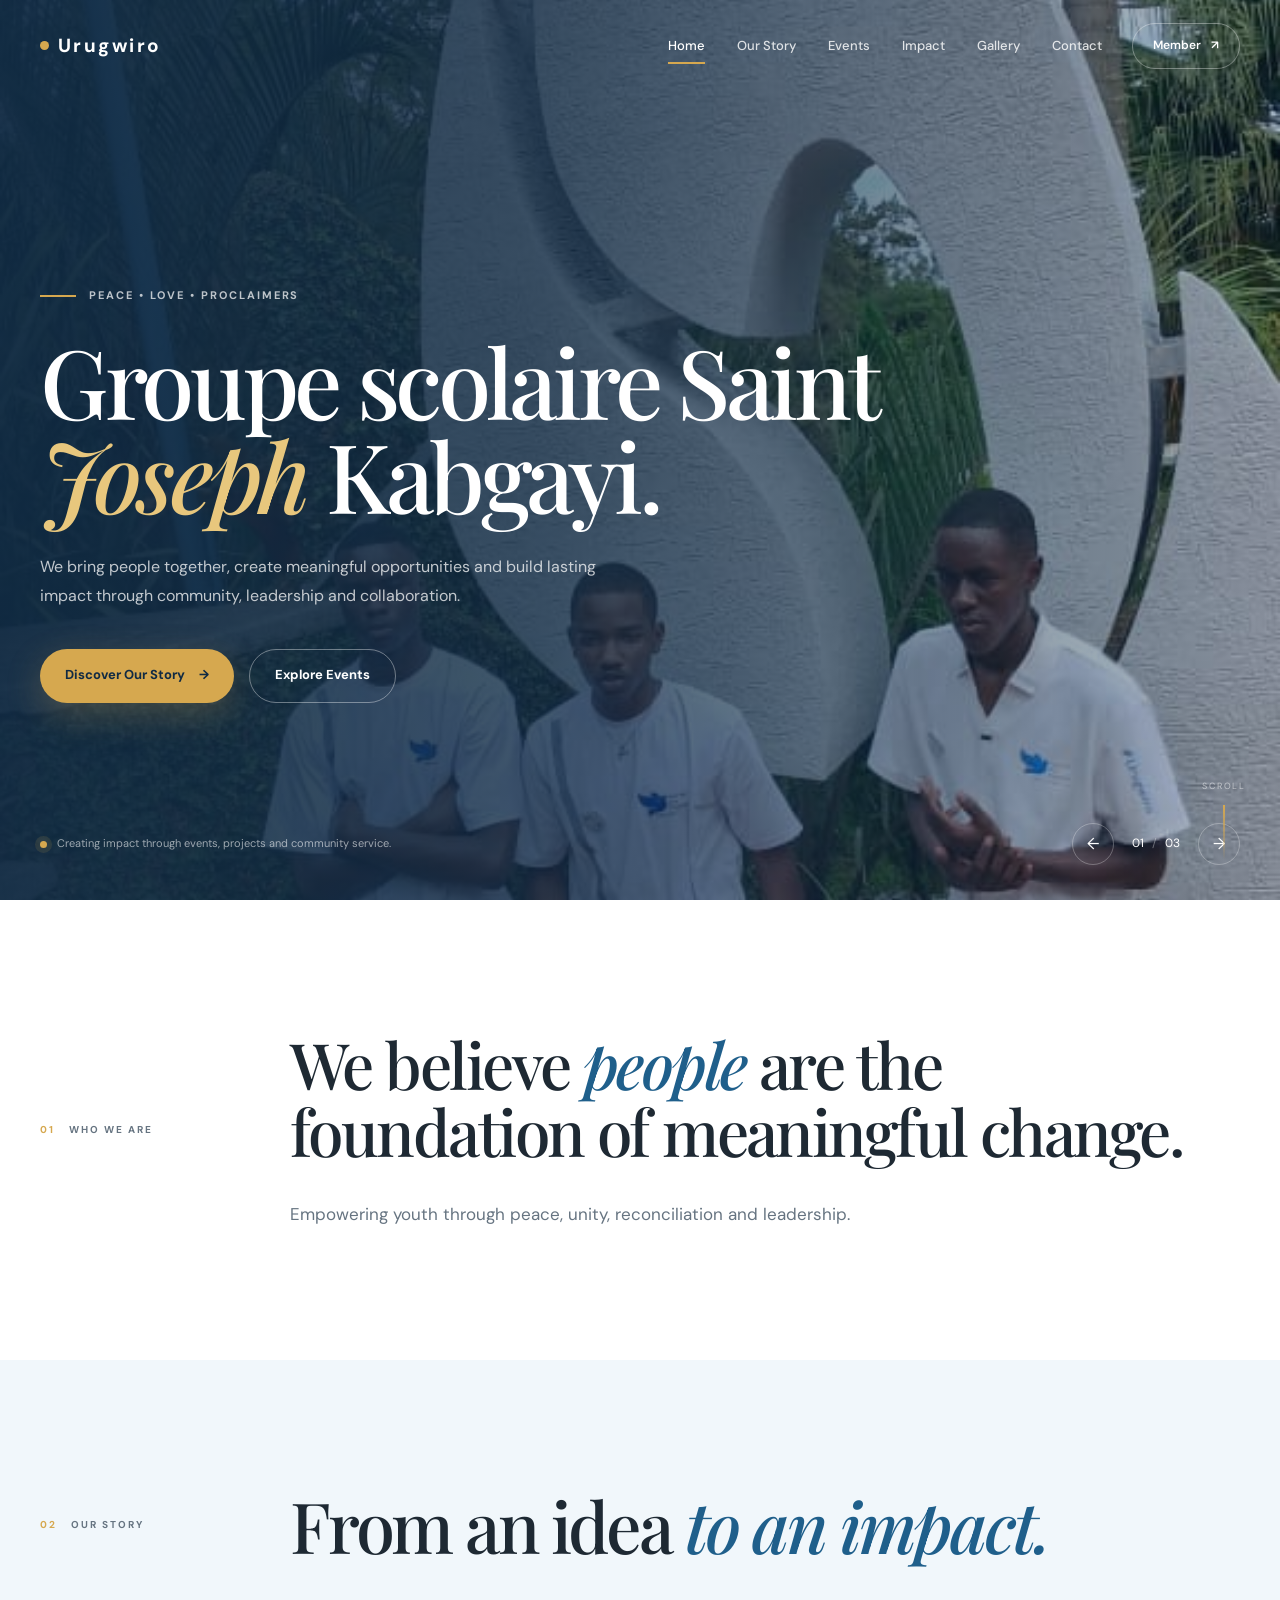
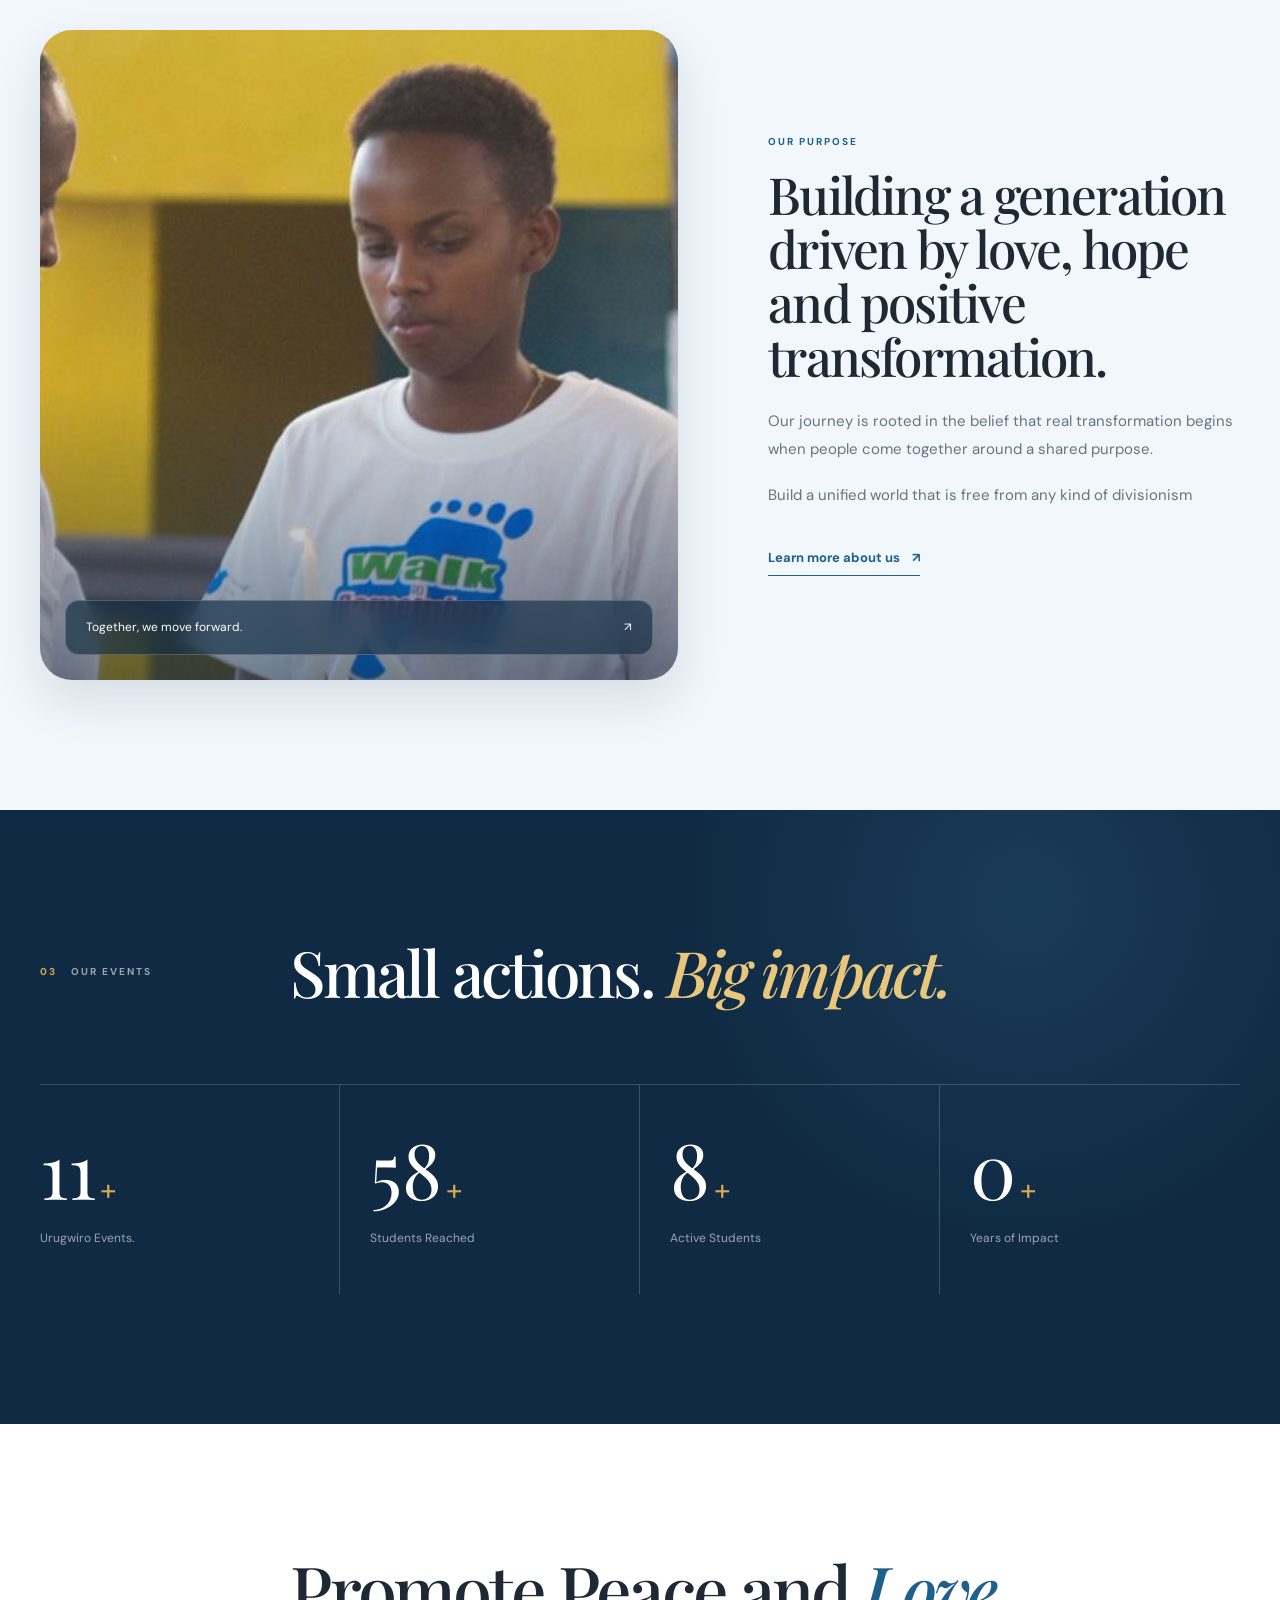
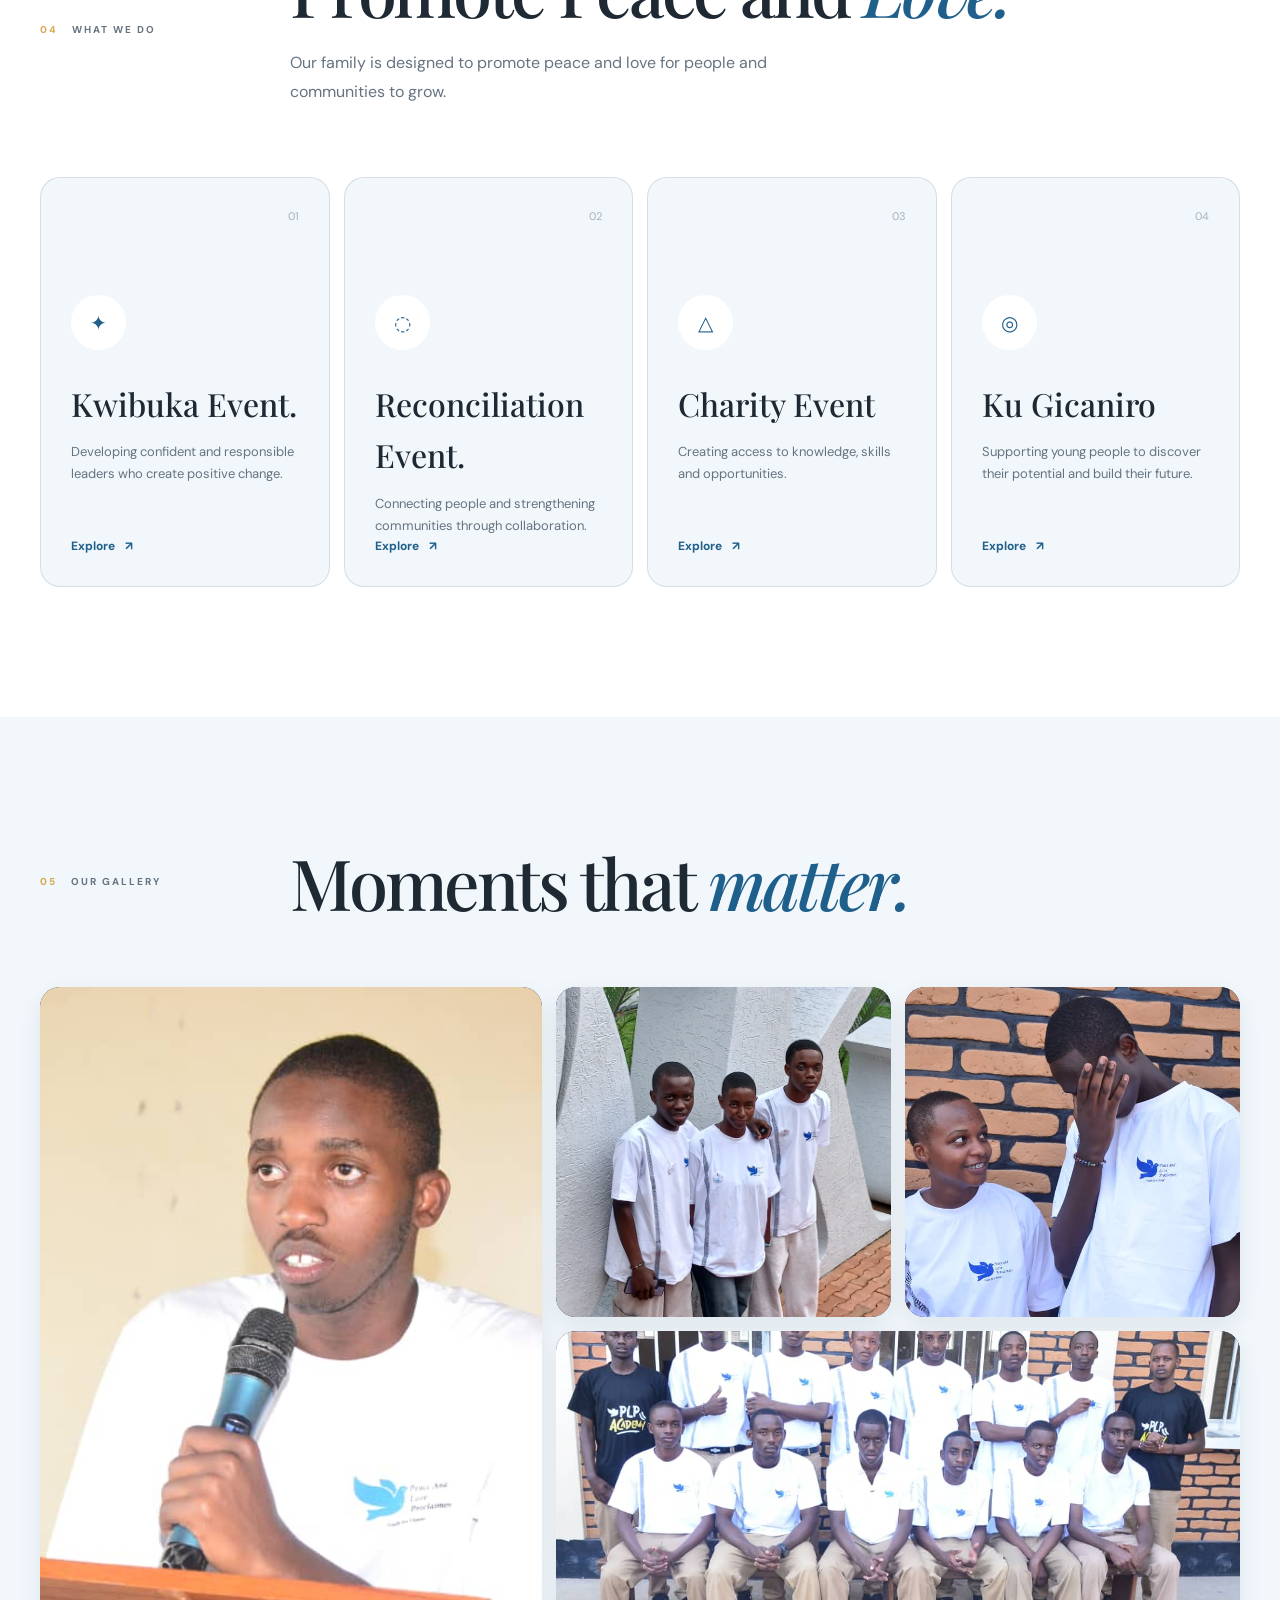
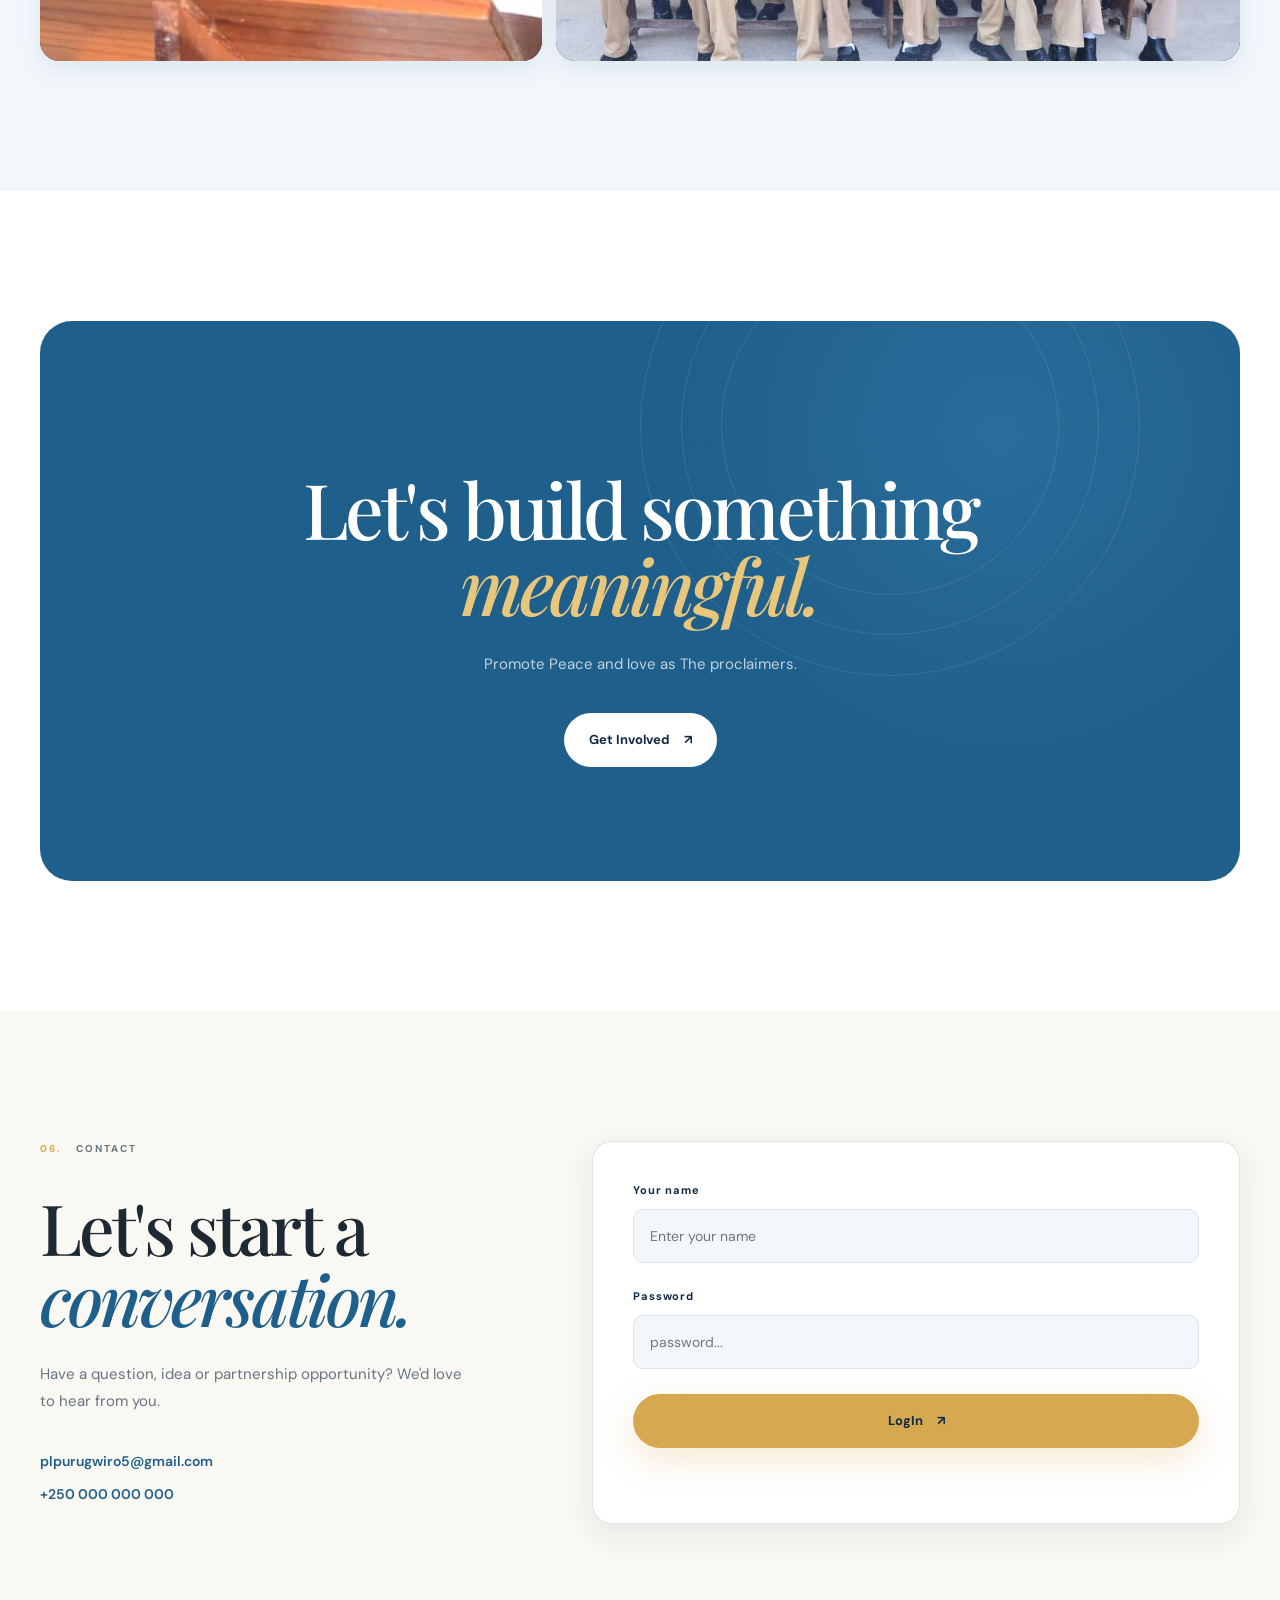
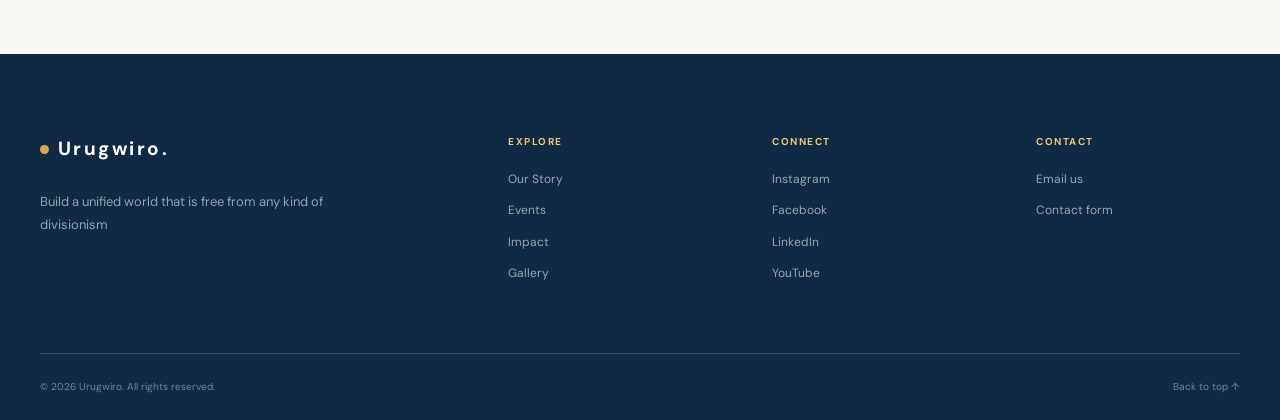
==== commit 37f114a2: "Update index.html" ====
--- a/index.html
+++ b/index.html
@@ -13,10 +13,10 @@
   <meta name="viewport" content="width=device-width, initial-scale=1.0">
 
   <!-- Primary description for search engines -->
-  <meta name="description" content="Peace & Love Proclaimers (PLP Urugwiro) — is a youth-led organization promoting peace, unity and reconciliation at Groupe Scolaire Saint Joseph Kabgayi on 25 December 2026">
+  <meta name="description" content="PLP Urugwiro — is a youth-led organization promoting peace, unity and reconciliation at Groupe Scolaire Saint Joseph Kabgayi on 25 December 2026">
 
   <!-- Optional (small, targeted) keywords; not relied on by modern search engines -->
-  <meta name="keywords" content="peace, youth leadership, reconciliation, community events, PLP Urugwiro">
+  <meta name="keywords" content="PLP Urugwiro, PLP saint joseph, Peace and Love proclaimers, PLP, plp, urugwiro">
 
   <!-- Theme color for mobile -->
   <meta name="theme-color" content="#12372a">
@@ -28,13 +28,13 @@
   <link rel="alternate" hreflang="en" href="https://peacelp.netlify.app/">
 
   <!-- Title -->
-  <title>Peace & Love Proclaimers — PLP Urugwiro | Saint Joseph Kabgayi</title>
+  <title>PLP Urugwiro | Saint Joseph Kabgayi</title>
 
   <!-- Open Graph / Facebook -->
   <meta property="og:locale" content="en_US">
   <meta property="og:type" content="website">
-  <meta property="og:title" content="Peace & Love Proclaimers — PLP Urugwiro">
-  <meta property="og:description" content="Peace & Love Proclaimers (PLP Urugwiro) is a youth-led organization promoting peace, unity and reconciliation at Groupe Scolaire Saint Joseph Kabgayi on 25 December 2026">
+  <meta property="og:title" content=" PLP Urugwiro">
+  <meta property="og:description" content="PLP Urugwiro is a youth-led organization promoting peace, unity and reconciliation at Groupe Scolaire Saint Joseph Kabgayi on 25 December 2026">
   <meta property="og:url" content="https://peacelp.netlify.app/">
   <meta property="og:site_name" content="Peace & Love Proclaimers Urugwiro">
   <!-- Replace or confirm the image path on your live domain if different -->
@@ -47,7 +47,7 @@
   {
     "@context": "https://schema.org",
     "@type": "Organization",
-    "name": "Peace & Love Proclaimers ",
+    "name": "Peace & Love Proclaimers Urugwiro ",
     "alternateName": "PLP Urugwiro",
     "url": "https://peacelp.netlify.app/",
     "logo": "https://peacelp.netlify.app/favicon.png",
@@ -64,14 +64,10 @@
 
   <!-- End head -->
 
-    <meta
-        name="description"
-        content="PLP — Building stronger communities through connection, leadership and meaningful action."
-    >
-
-    <meta name="theme-color" content="#12372a">
-
-    <title>PLP Urugwiro | Saint Joseph Kabgayi</title>
+    
+
+    
+ 
 
     <!-- Google Font -->
     <link rel="preconnect" href="https://fonts.googleapis.com">
@@ -99,7 +95,7 @@
     ====================================================== -->
 
     <div class="page-loader" id="pageLoader">
-        <div class="loader-logo">Peace and Love Proclaimers <br/>
+        <div class="loader-logo">Peace Love Proclaimers <br/>
                                     <center>Urugwiro</center></div>
         <div class="loader-line"></div>
     </div>
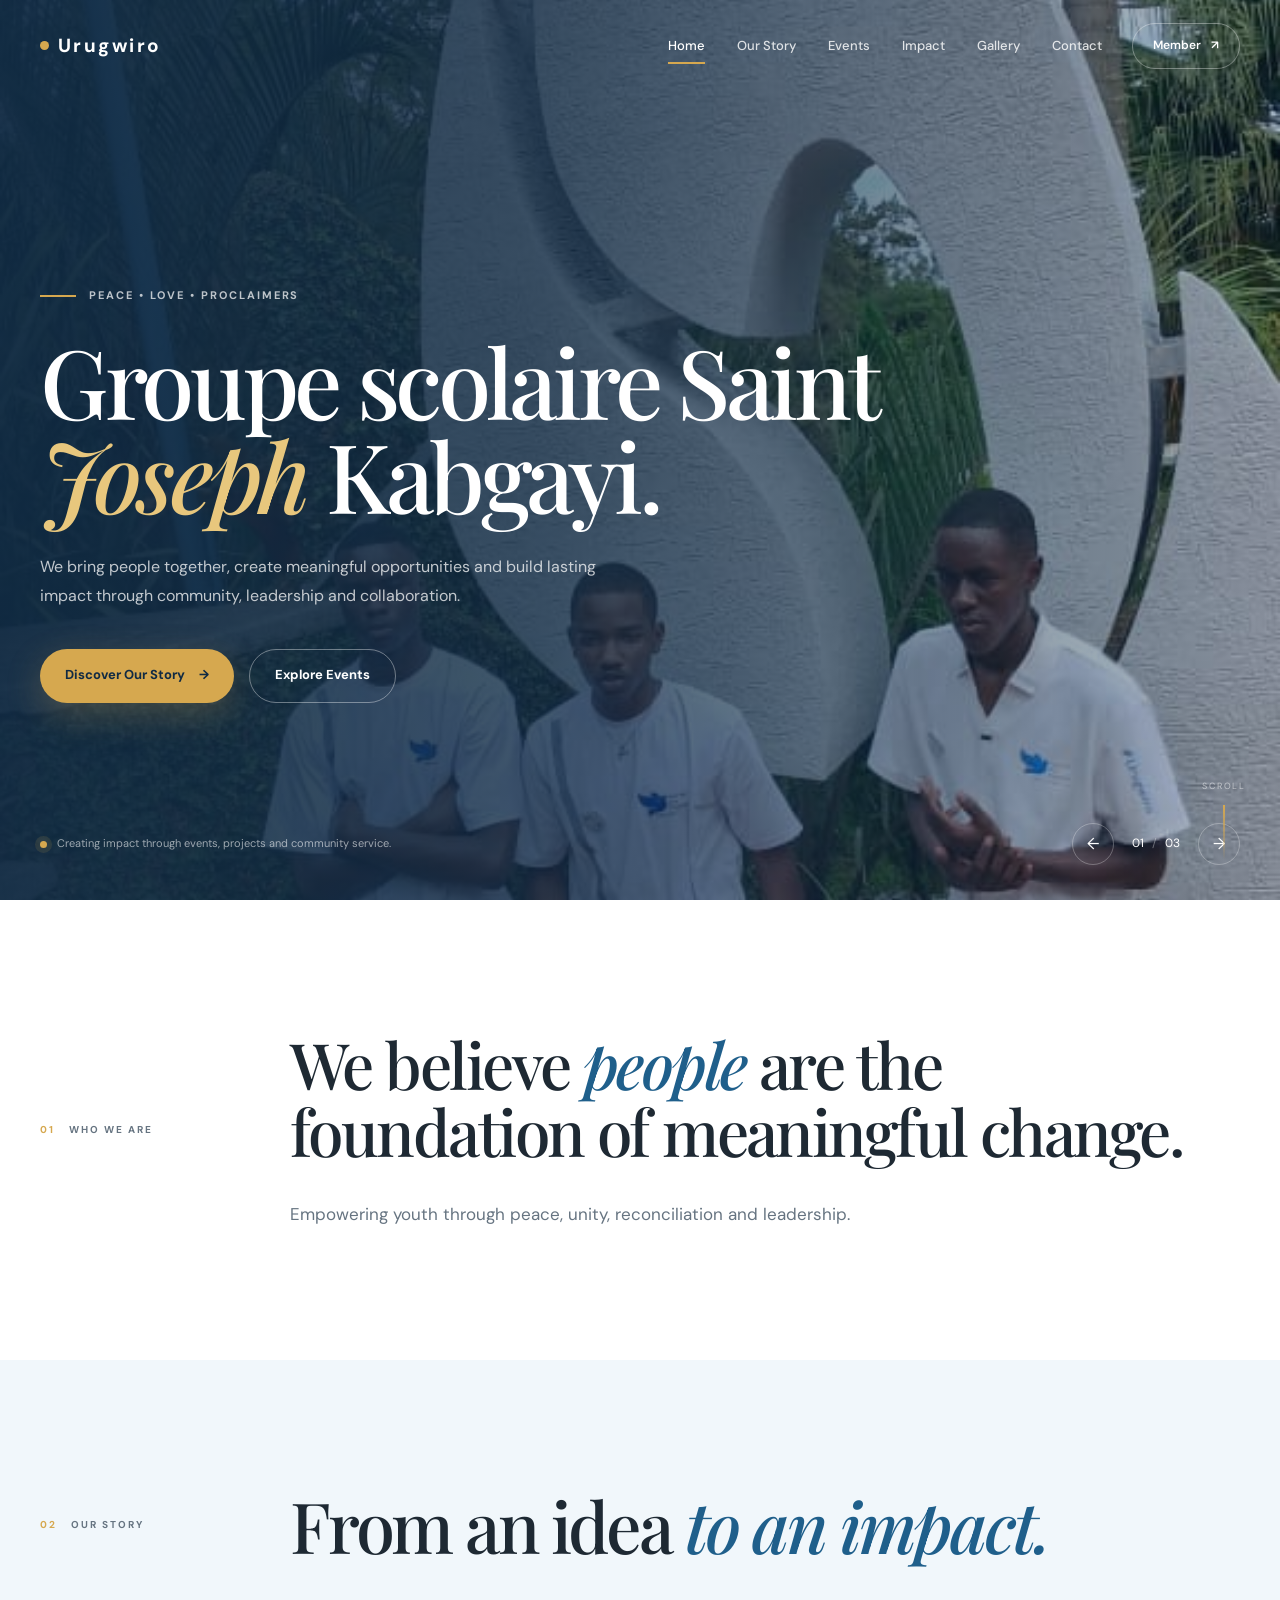
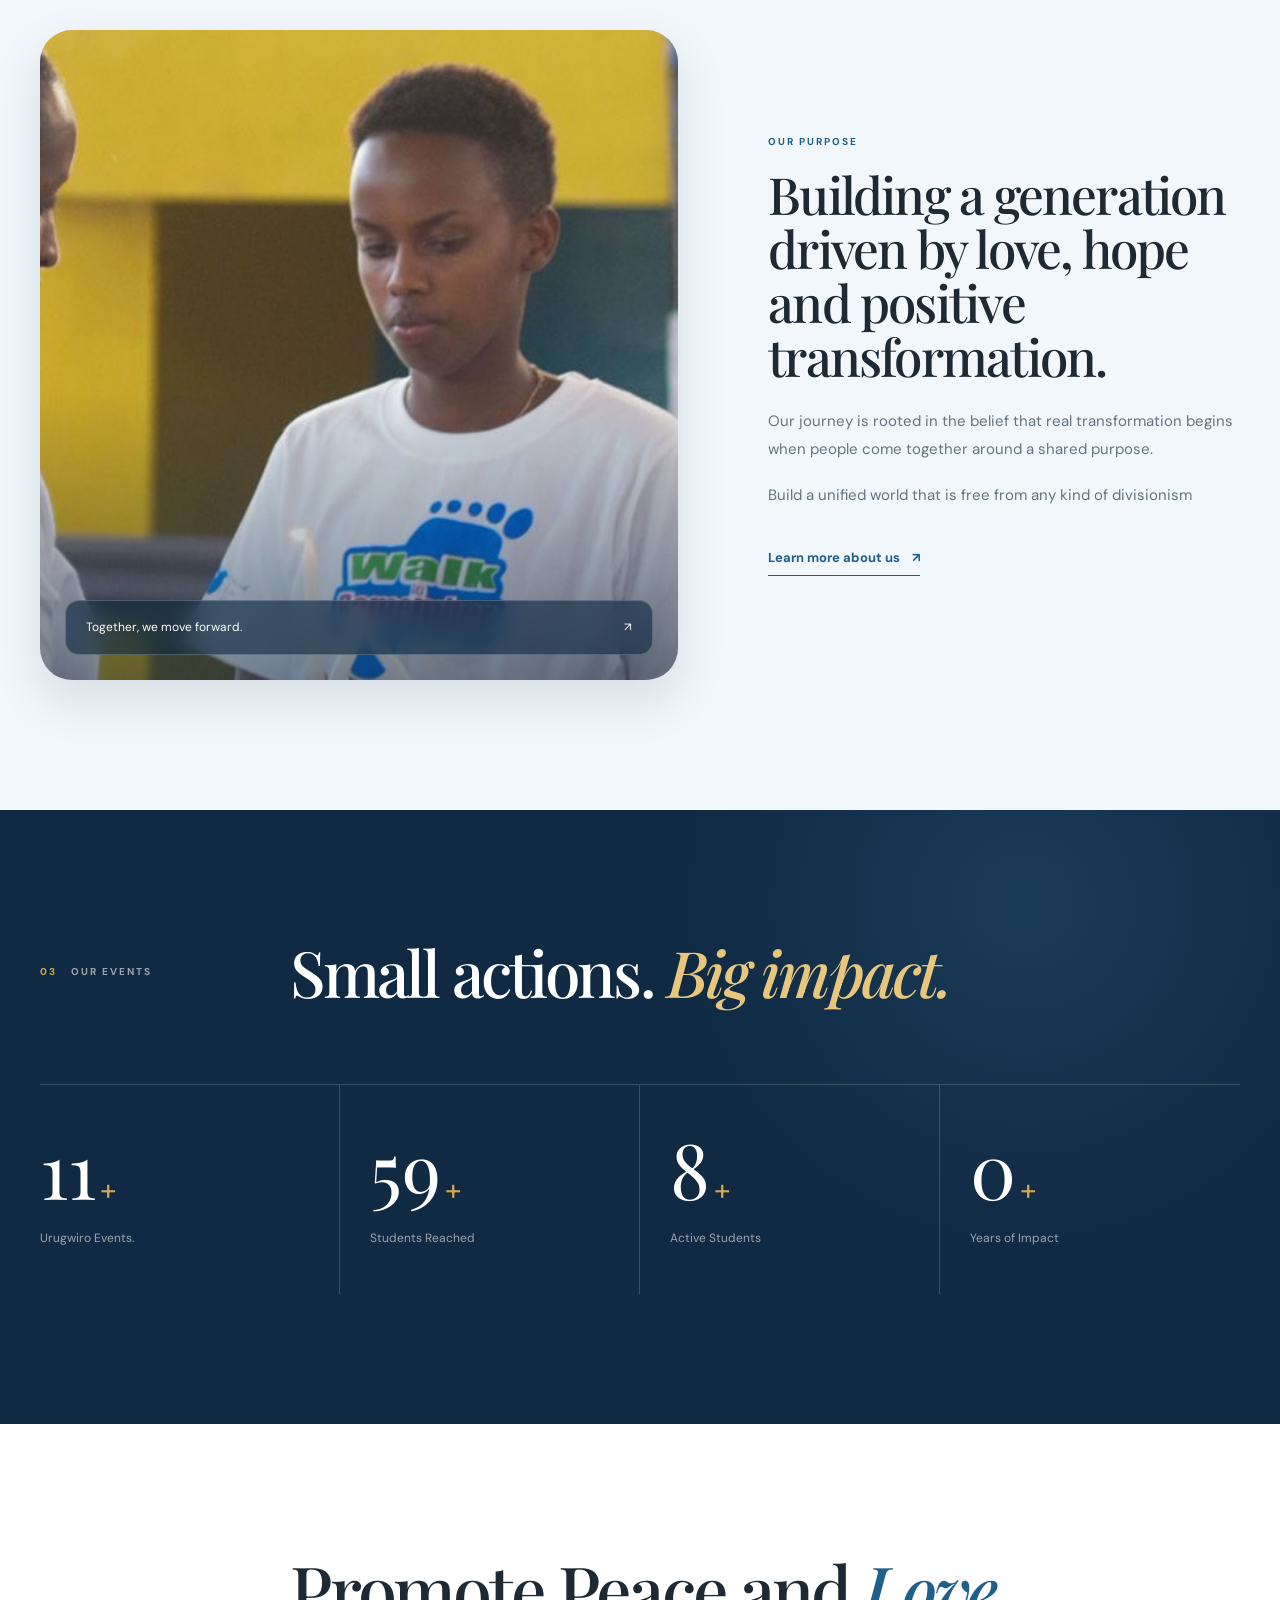
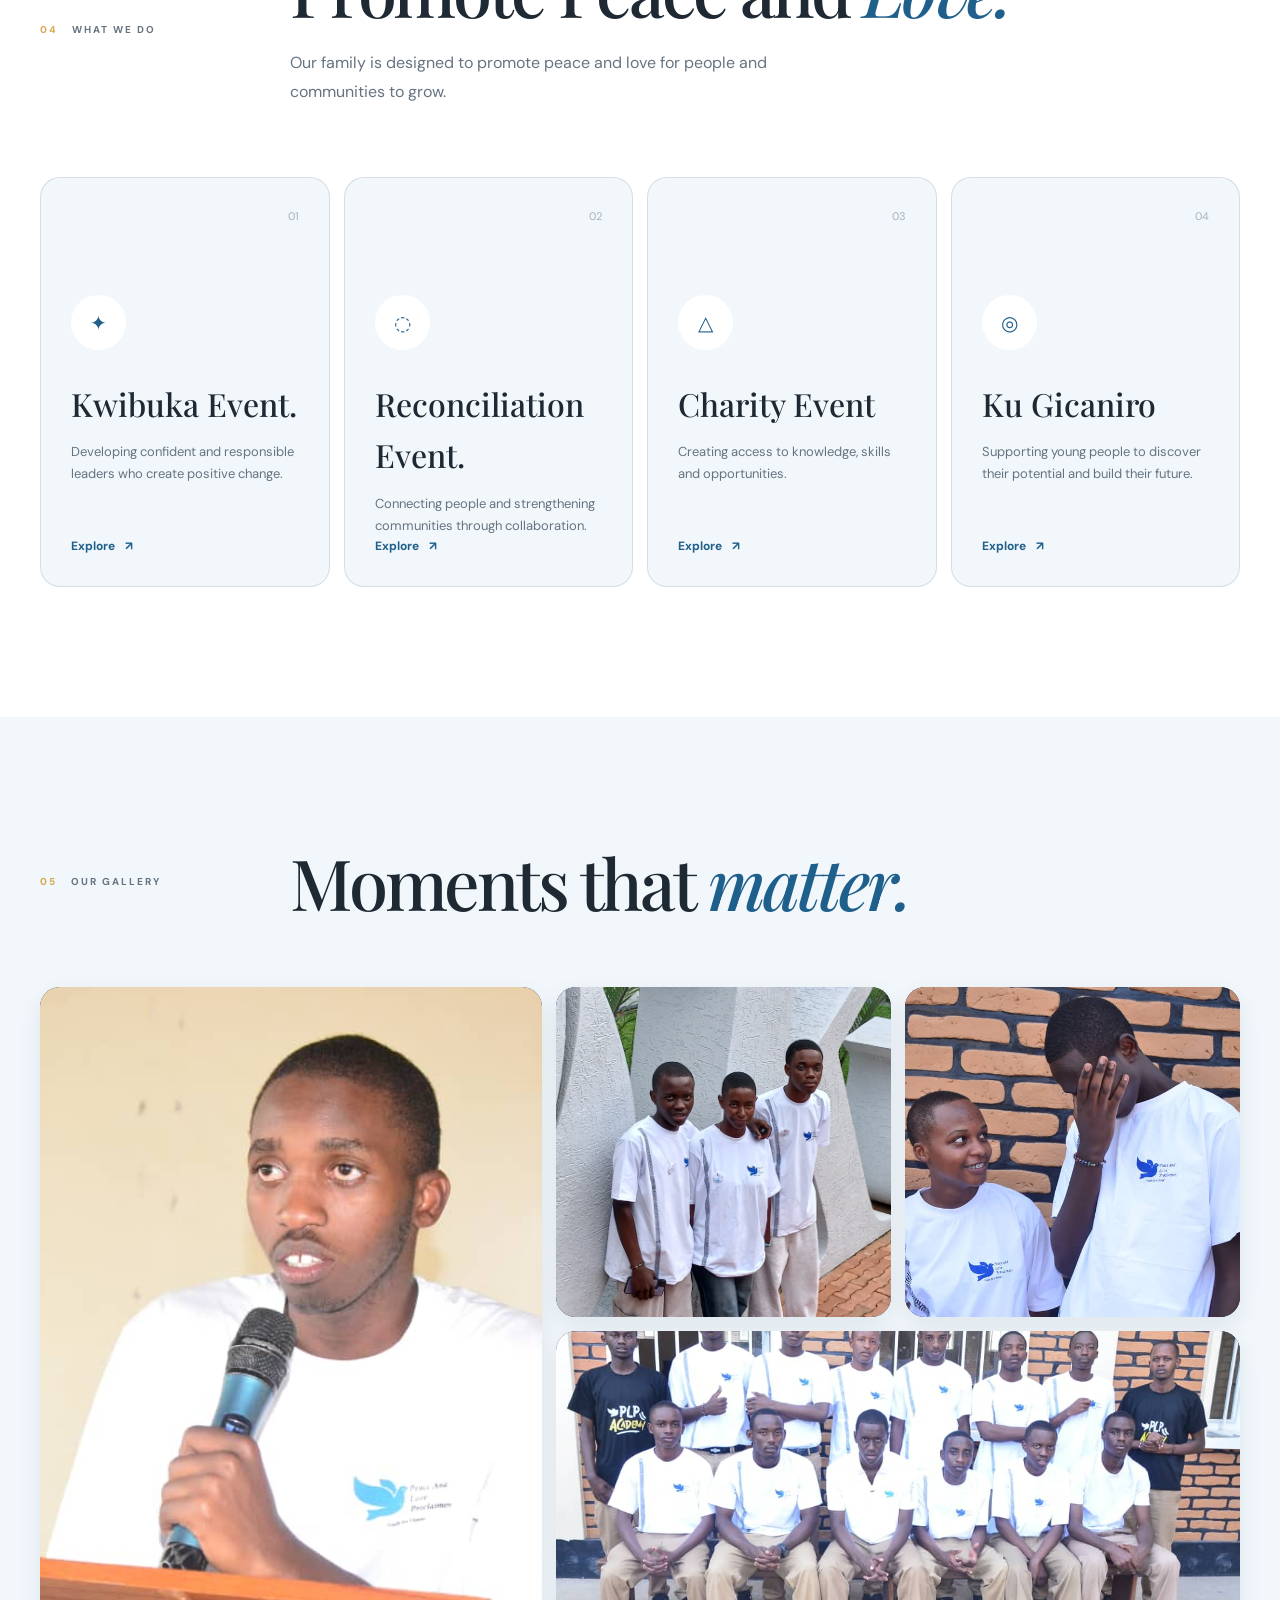
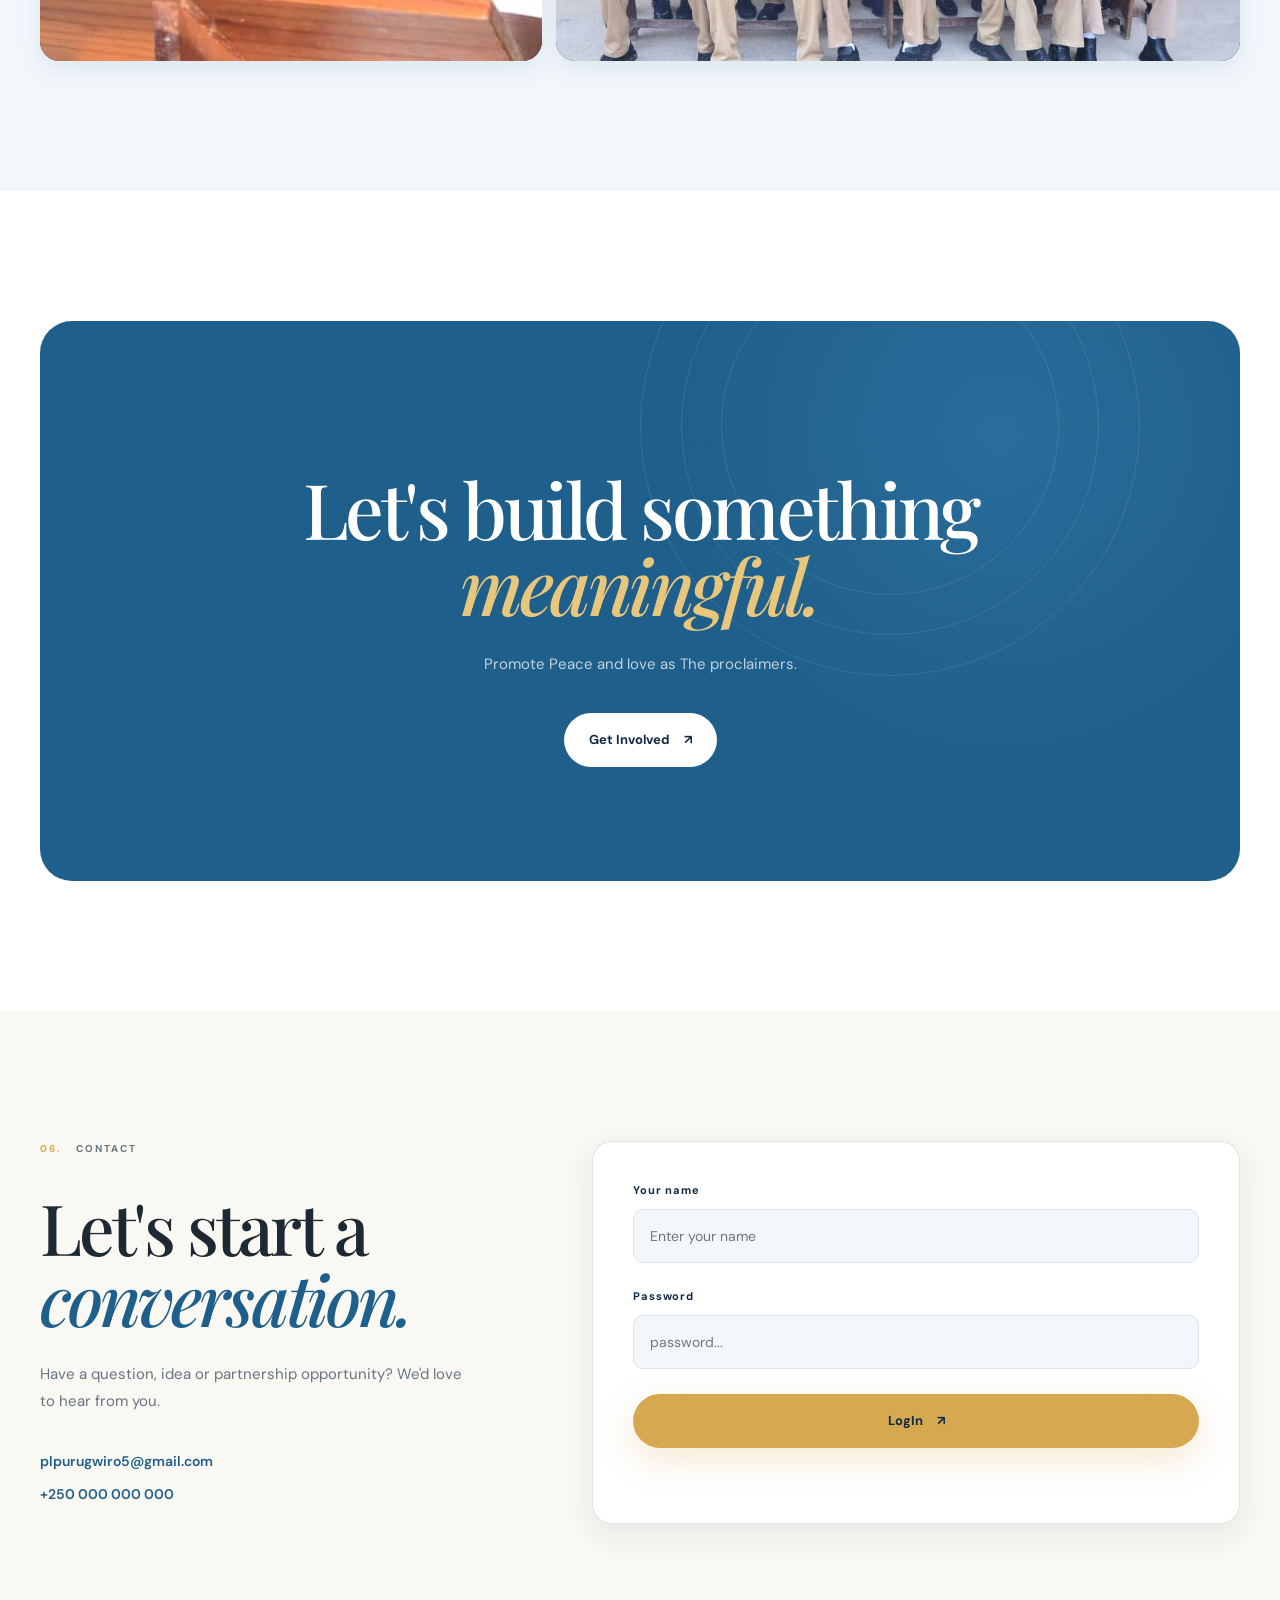
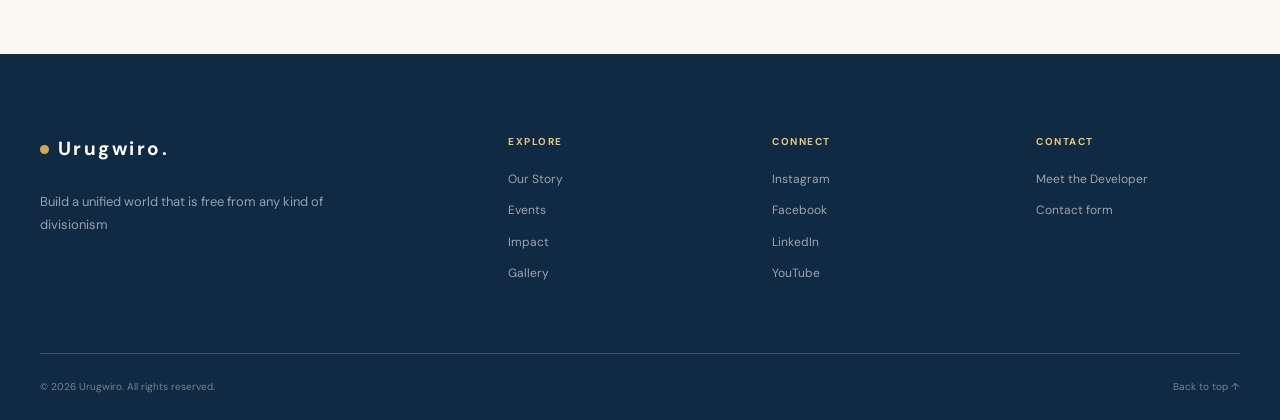
==== commit b4ad0202: "Update index.html" ====
--- a/index.html
+++ b/index.html
@@ -1235,8 +1235,8 @@
                         Contact
                     </h4>
 
-                    <a href="mailto:plpurugwiro5@gmail.com">
-                        Email us
+                    <a href="mailto:eloidev10@gmail.com">
+                        Meet the Developer
                     </a>
 
                     <a href="#contact">
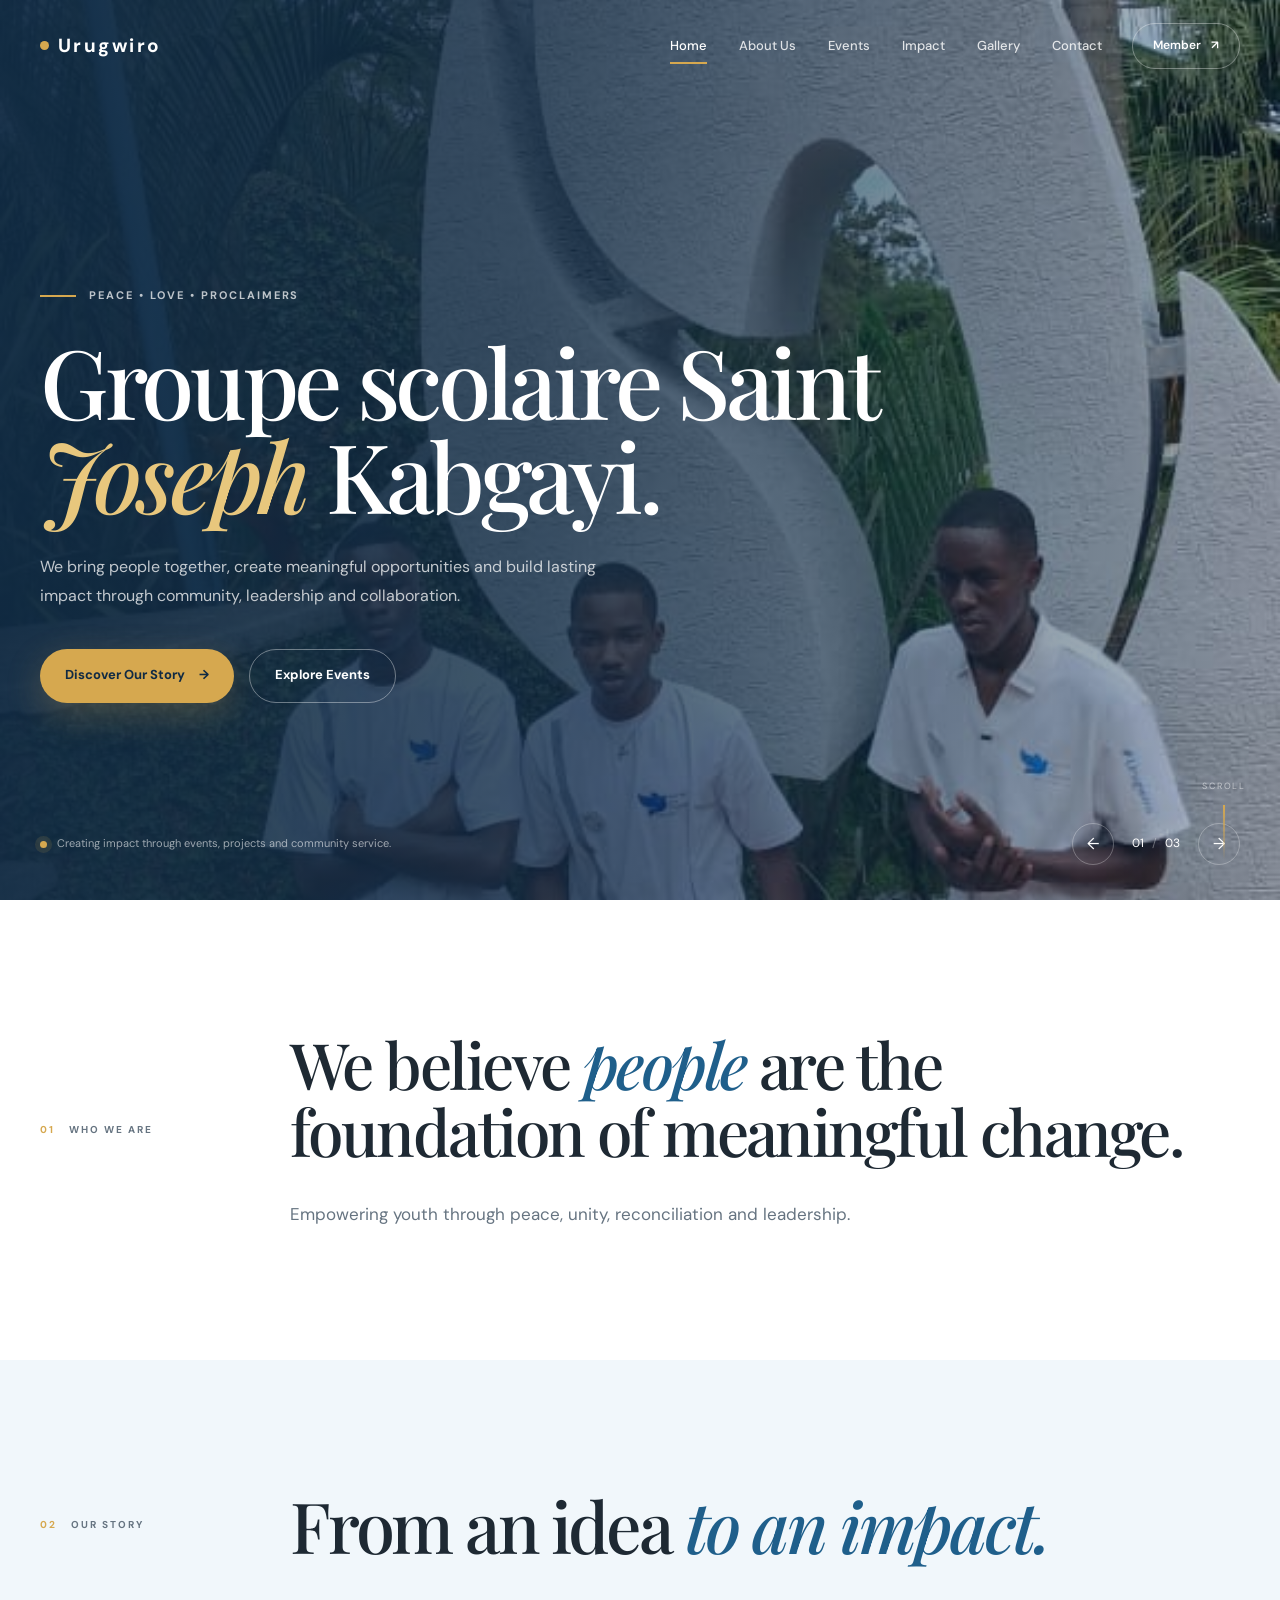
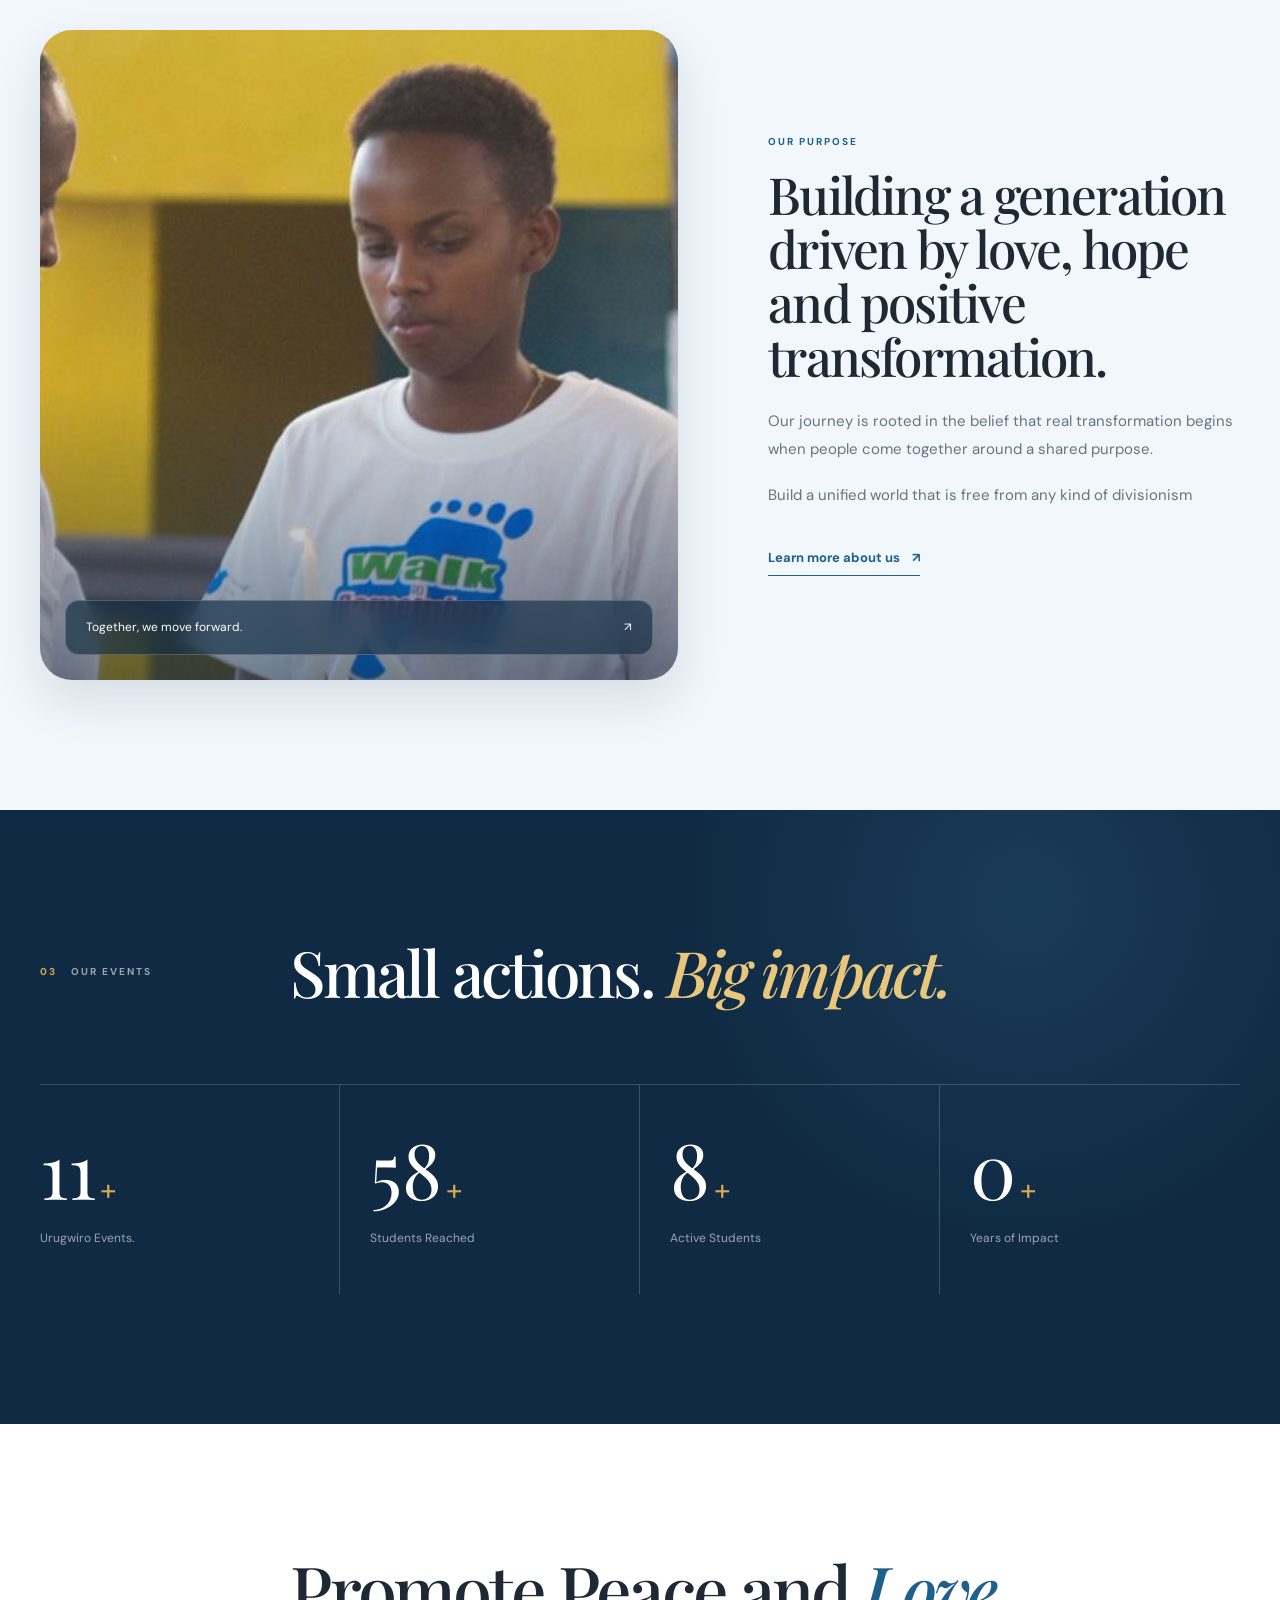
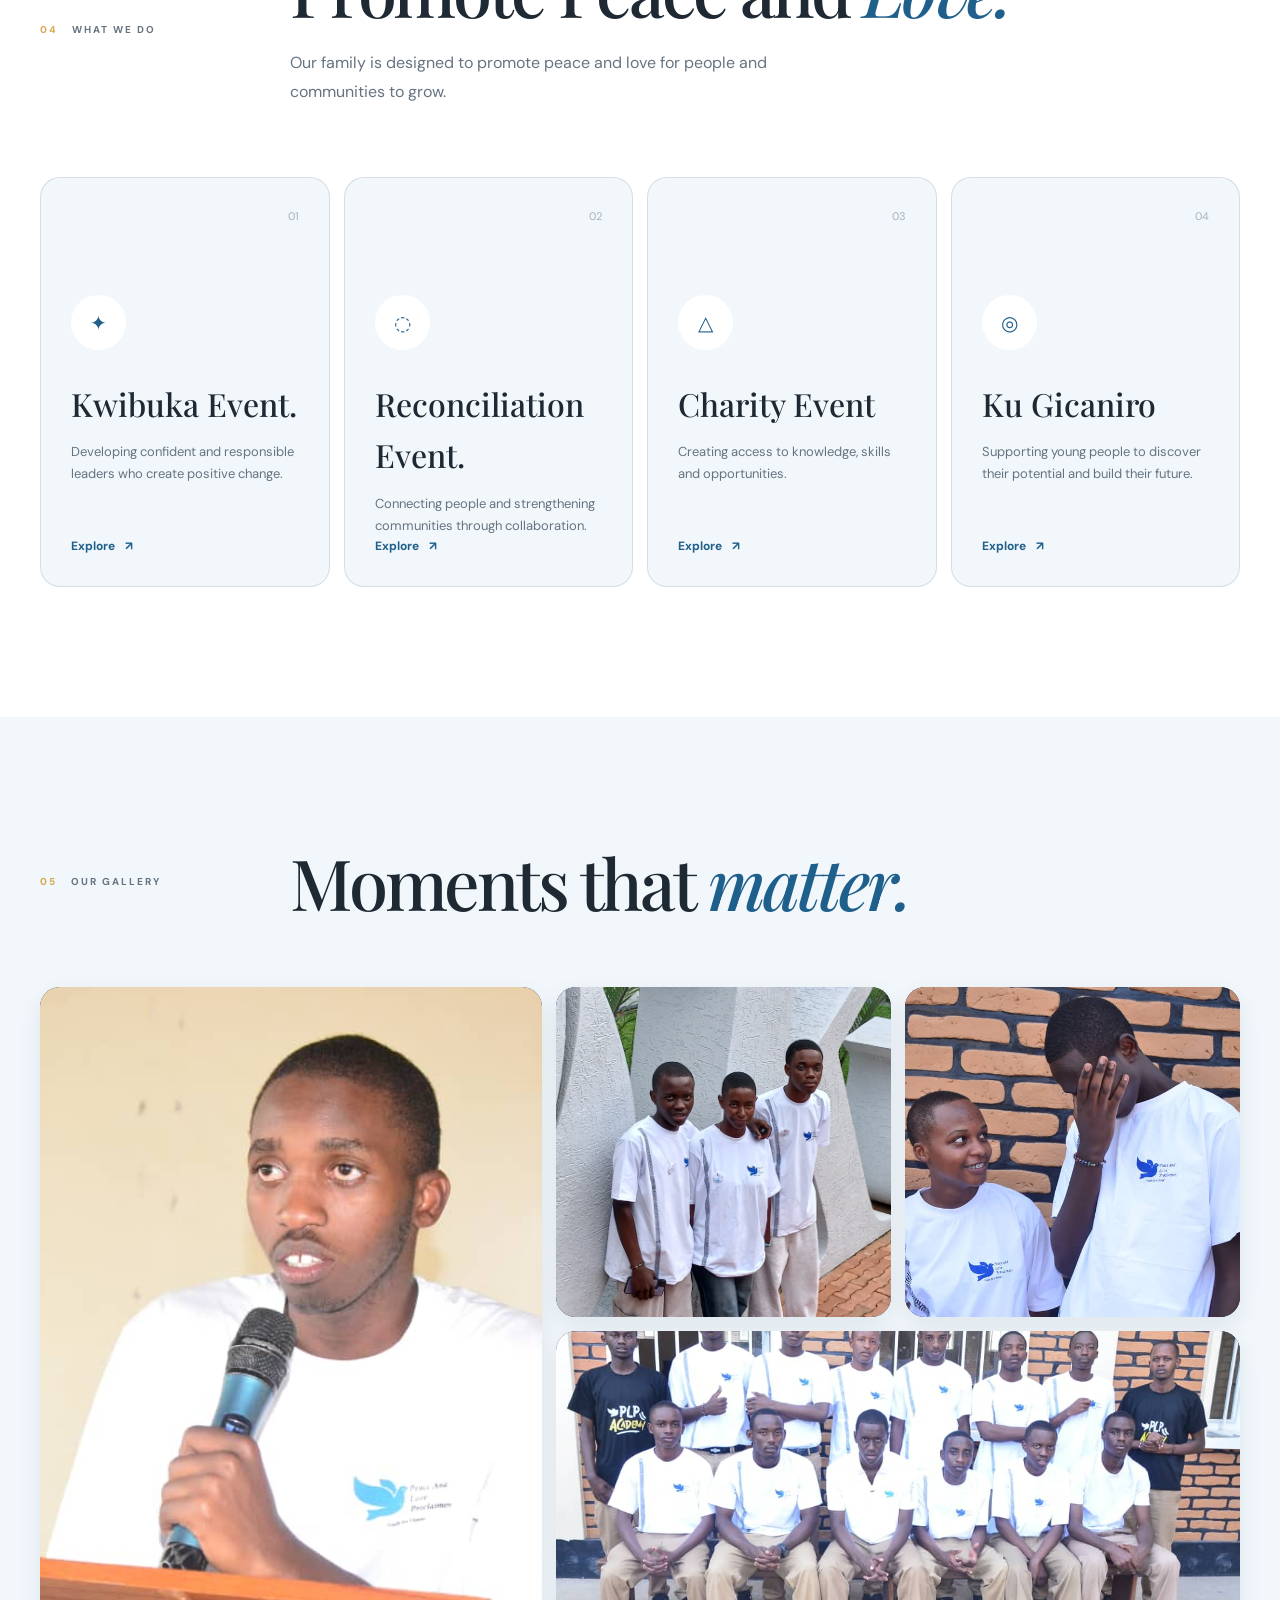
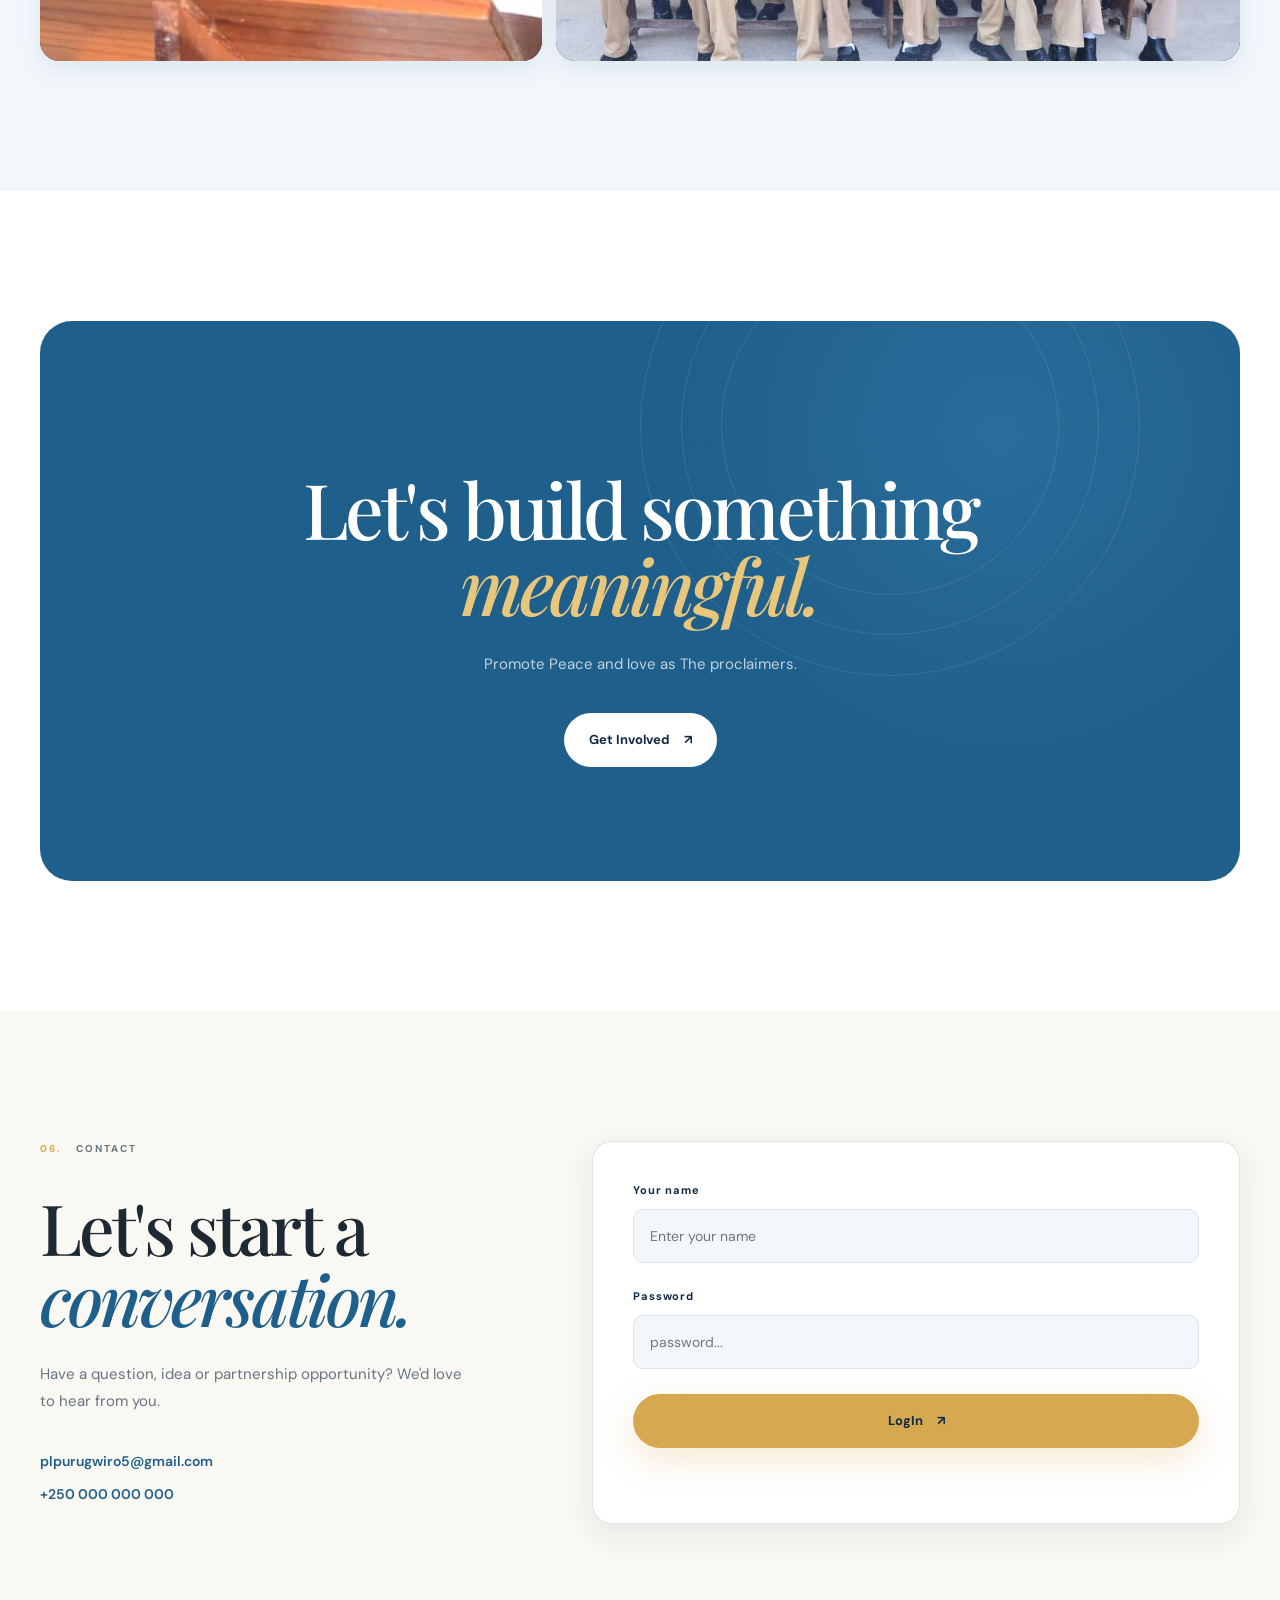
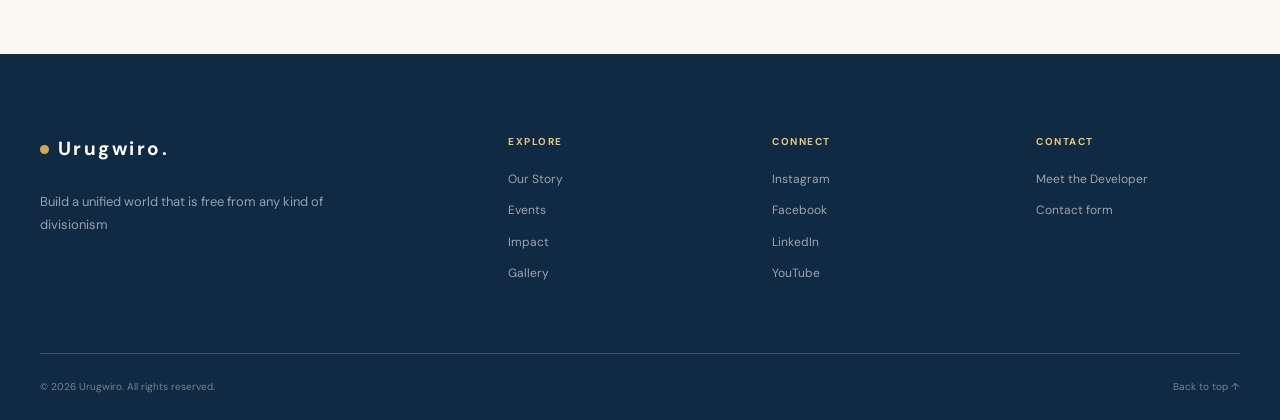
==== commit 6a7332e0: "Update index.html" ====
--- a/index.html
+++ b/index.html
@@ -13,7 +13,7 @@
   <meta name="viewport" content="width=device-width, initial-scale=1.0">
 
   <!-- Primary description for search engines -->
-  <meta name="description" content="PLP Urugwiro — is a youth-led organization promoting peace, unity and reconciliation at Groupe Scolaire Saint Joseph Kabgayi on 25 December 2026">
+  <meta name="description" content="PLP Urugwiro — is a youth-led organization promoting peace, unity and reconciliation at Groupe Scolaire Saint Joseph Kabgayi started on 25 December 2025">
 
   <!-- Optional (small, targeted) keywords; not relied on by modern search engines -->
   <meta name="keywords" content="PLP Urugwiro, PLP saint joseph, Peace and Love proclaimers, PLP, plp, urugwiro">
@@ -22,10 +22,10 @@
   <meta name="theme-color" content="#12372a">
 
   <!-- Canonical: use the site canonical domain you requested -->
-  <link rel="canonical" href="https://peacelp.netlify.app/">
+  <link rel="canonical" href="https://saintjosephplp.netlify.app/">
 
   <!-- Hreflang for English -->
-  <link rel="alternate" hreflang="en" href="https://peacelp.netlify.app/">
+  <link rel="alternate" hreflang="en" href="https://saintjosephplp.netlify.app/">
 
   <!-- Title -->
   <title>PLP Urugwiro | Saint Joseph Kabgayi</title>
@@ -34,11 +34,11 @@
   <meta property="og:locale" content="en_US">
   <meta property="og:type" content="website">
   <meta property="og:title" content=" PLP Urugwiro">
-  <meta property="og:description" content="PLP Urugwiro is a youth-led organization promoting peace, unity and reconciliation at Groupe Scolaire Saint Joseph Kabgayi on 25 December 2026">
-  <meta property="og:url" content="https://peacelp.netlify.app/">
+  <meta property="og:description" content="PLP Urugwiro is a youth-led organization promoting peace, unity and reconciliation at Groupe Scolaire Saint Joseph Kabgayi started on 25 December 2025">
+  <meta property="og:url" content="https://saintjosephplp.netlify.app/">
   <meta property="og:site_name" content="Peace & Love Proclaimers Urugwiro">
   <!-- Replace or confirm the image path on your live domain if different -->
-  <meta property="og:image" content="https://peacelp.netlify.app/images/hero-2.jpg">
+  <meta property="og:image" content="https://saintjosephplp.netlify.app/images/hero-2.jpg">
   <meta property="og:image:alt" content="PLP Urugwiro school event image">
 
   <!-- Twitter / X Card -->
@@ -49,9 +49,9 @@
     "@type": "Organization",
     "name": "Peace & Love Proclaimers Urugwiro ",
     "alternateName": "PLP Urugwiro",
-    "url": "https://peacelp.netlify.app/",
-    "logo": "https://peacelp.netlify.app/favicon.png",
-    "description": "is a youth-led organization promoting peace, unity and reconciliation at Groupe Scolaire Saint Joseph Kabgayi on 25 December 2026.",
+    "url": "https://saintjosephplp.netlify.app/",
+    "logo": "https://saintjosephplp.netlify.app/favicon.png",
+    "description": "is a youth-led organization promoting peace, unity and reconciliation at Groupe Scolaire Saint Joseph Kabgayi started on 25 December 2025.",
     "sameAs": []
   }
   </script>
@@ -125,7 +125,7 @@
                 </a>
 
                 <a href="#story" class="nav-link">
-                    Our Story
+                About Us
                 </a>
 
                 <a href="#programs" class="nav-link">
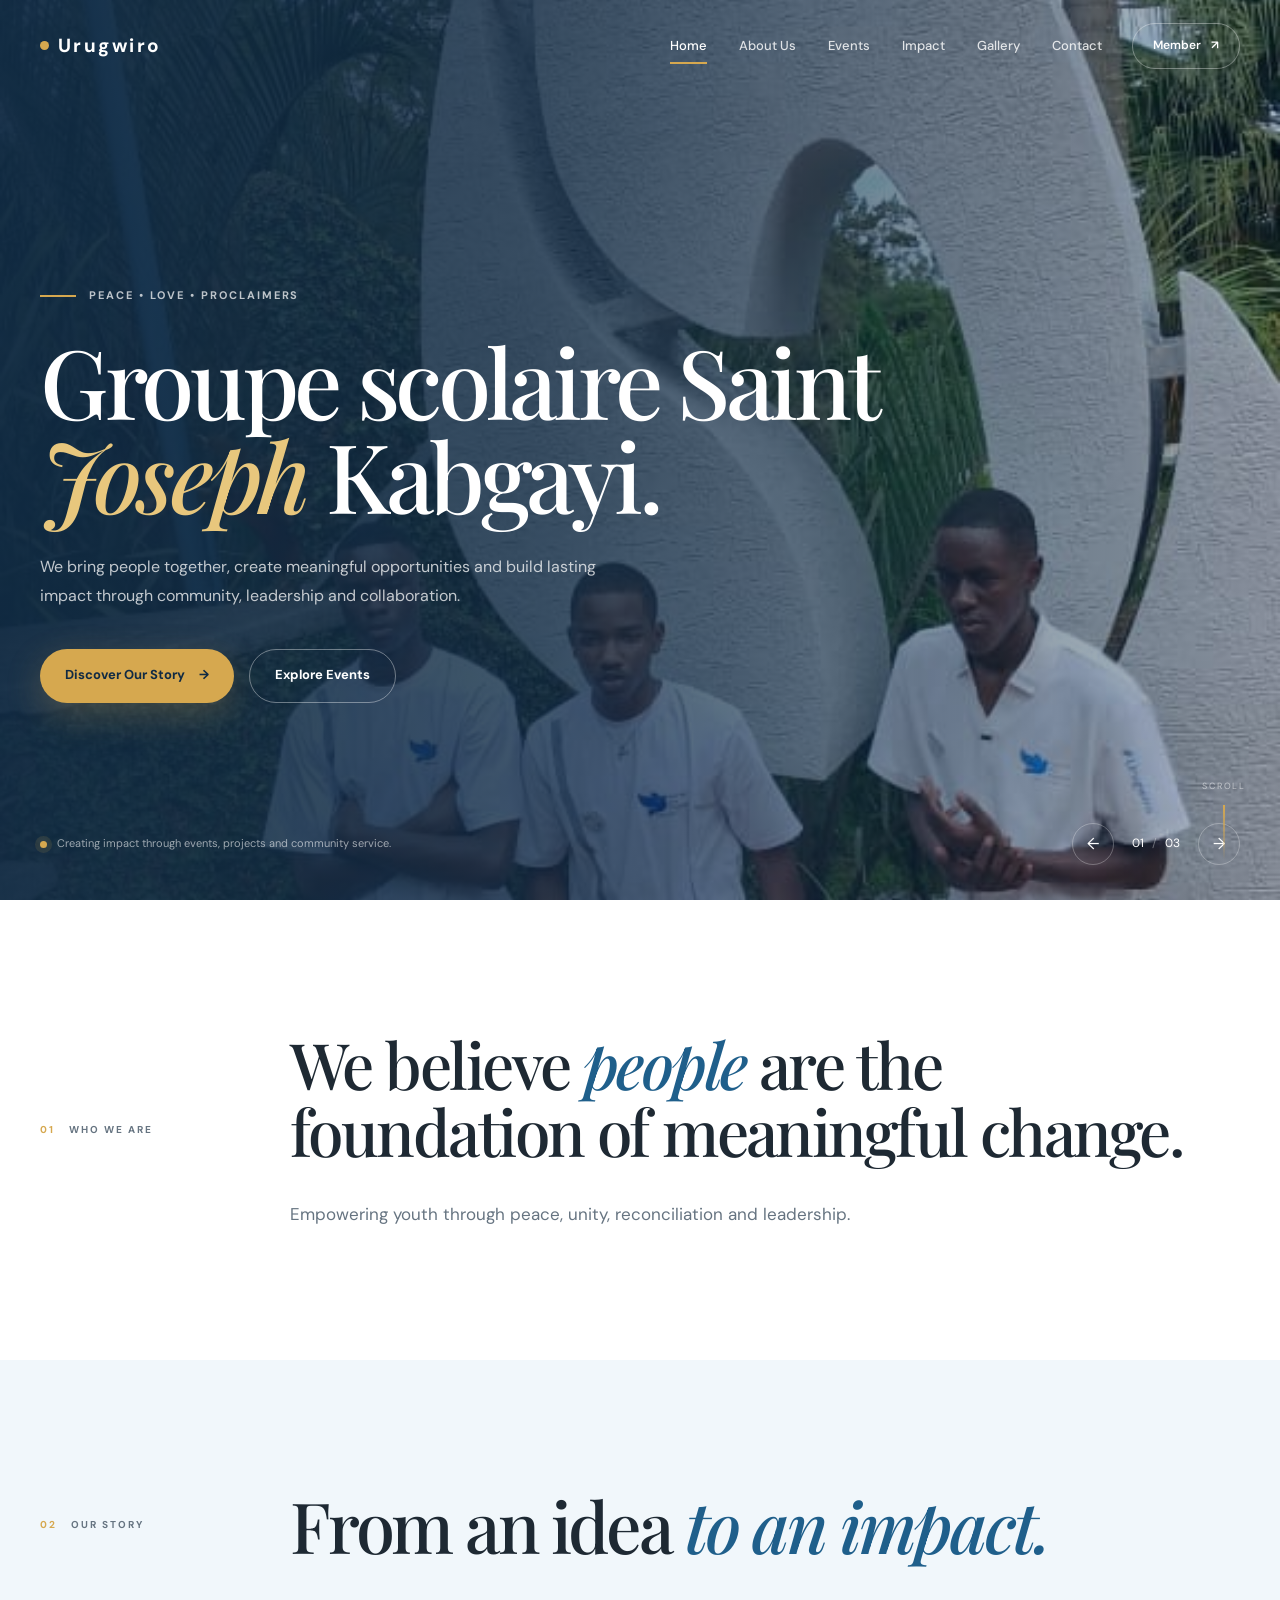
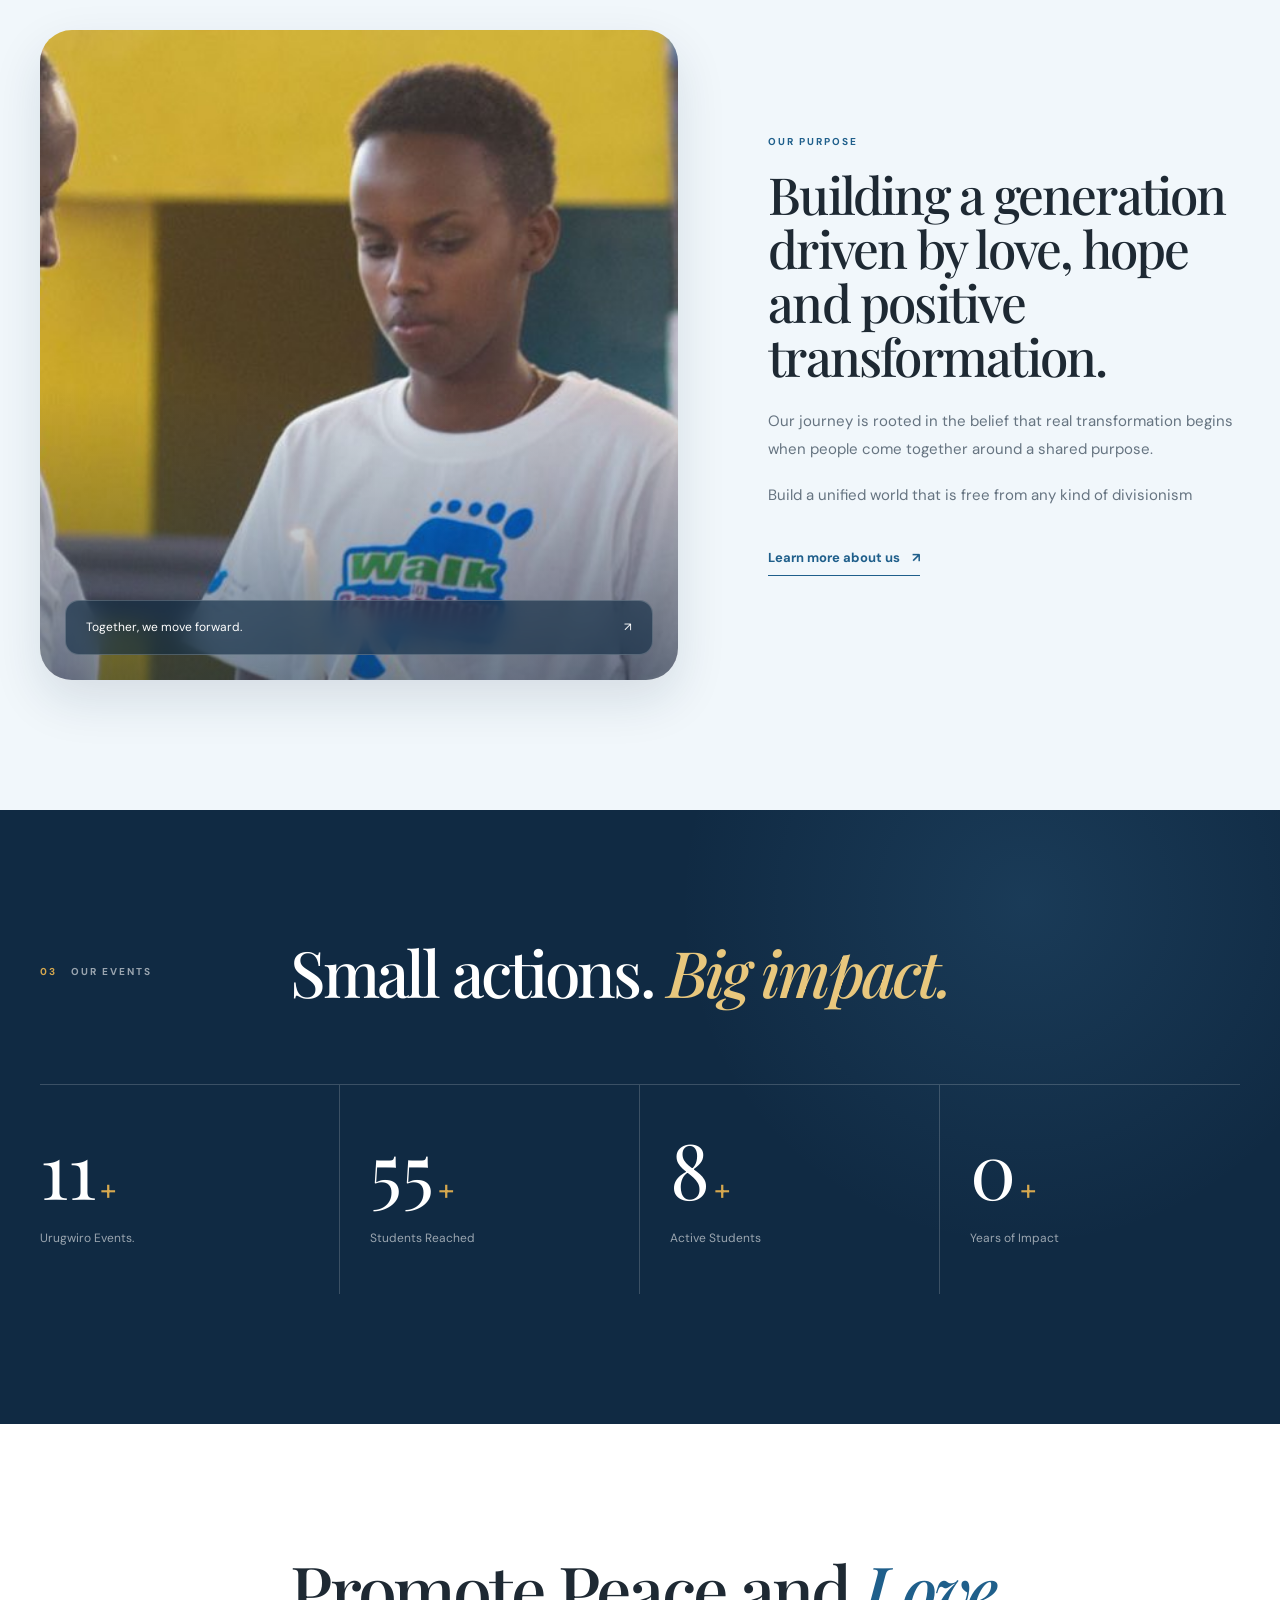
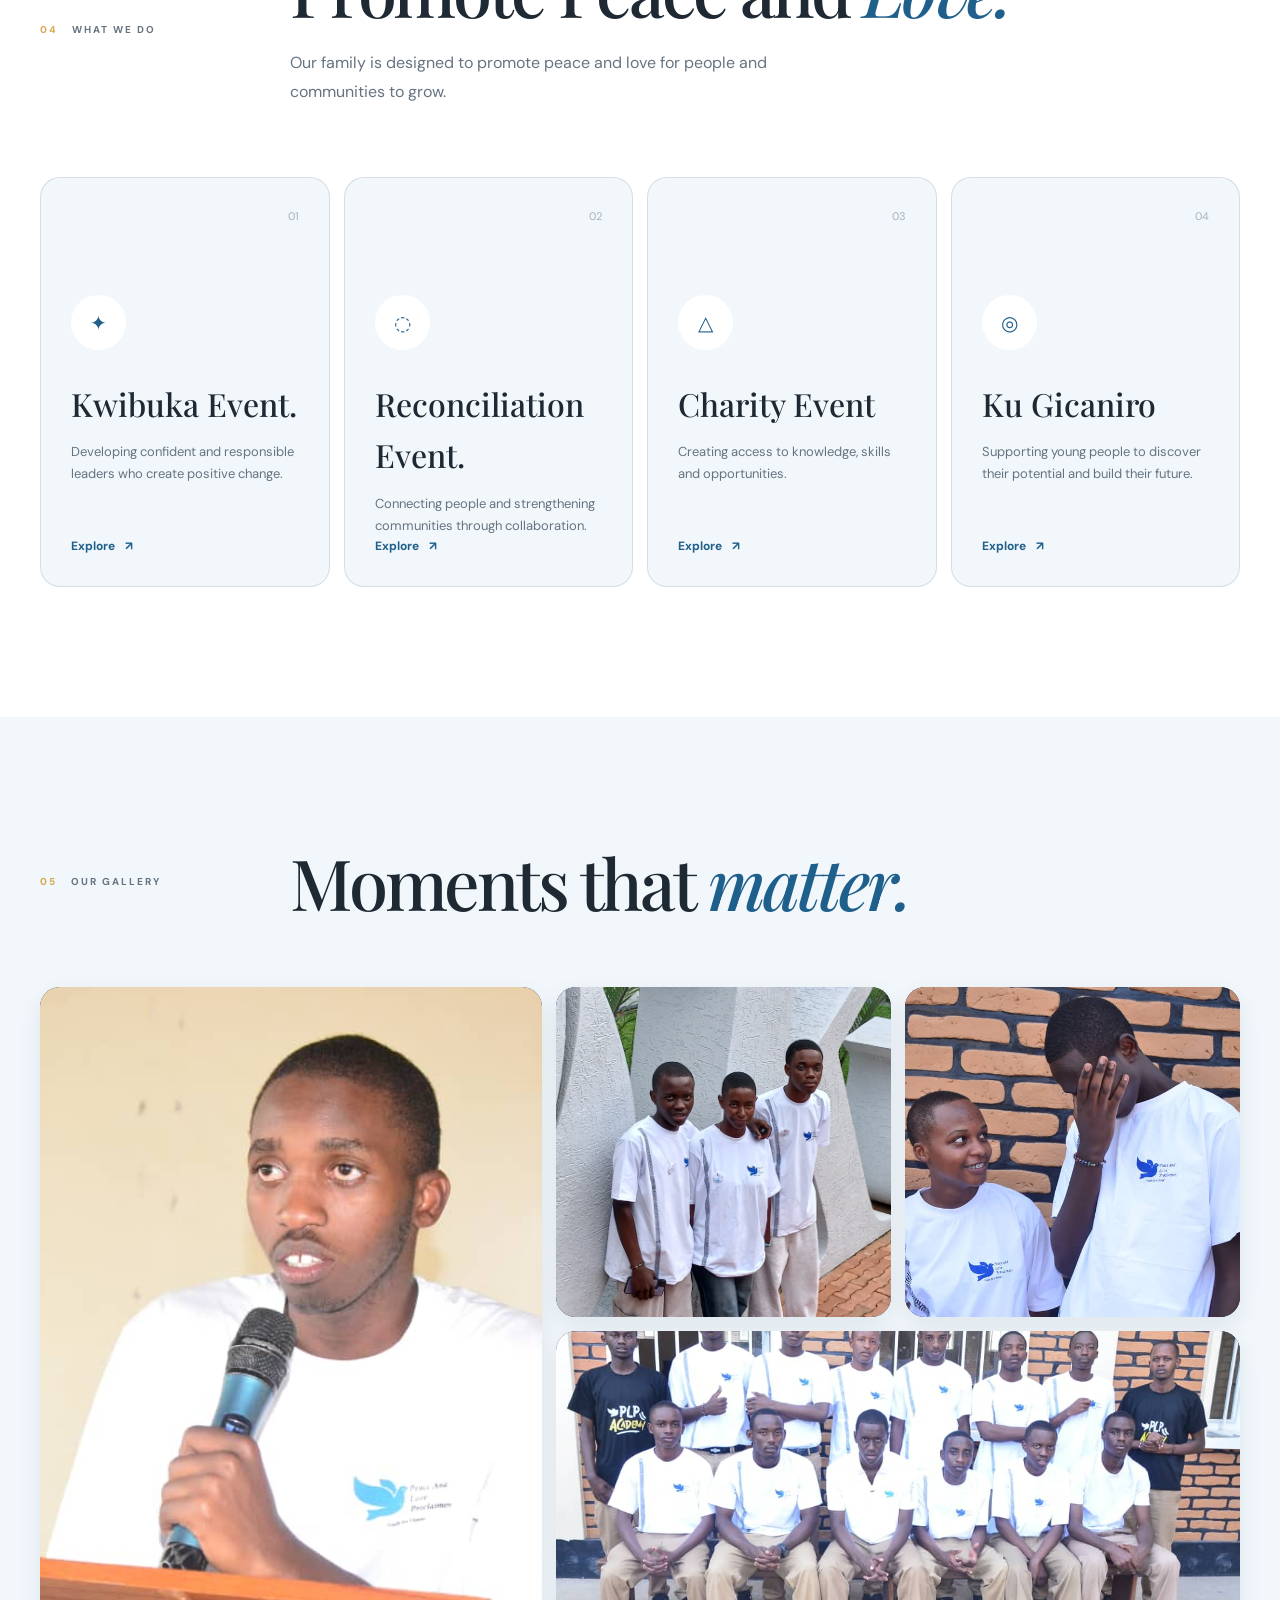
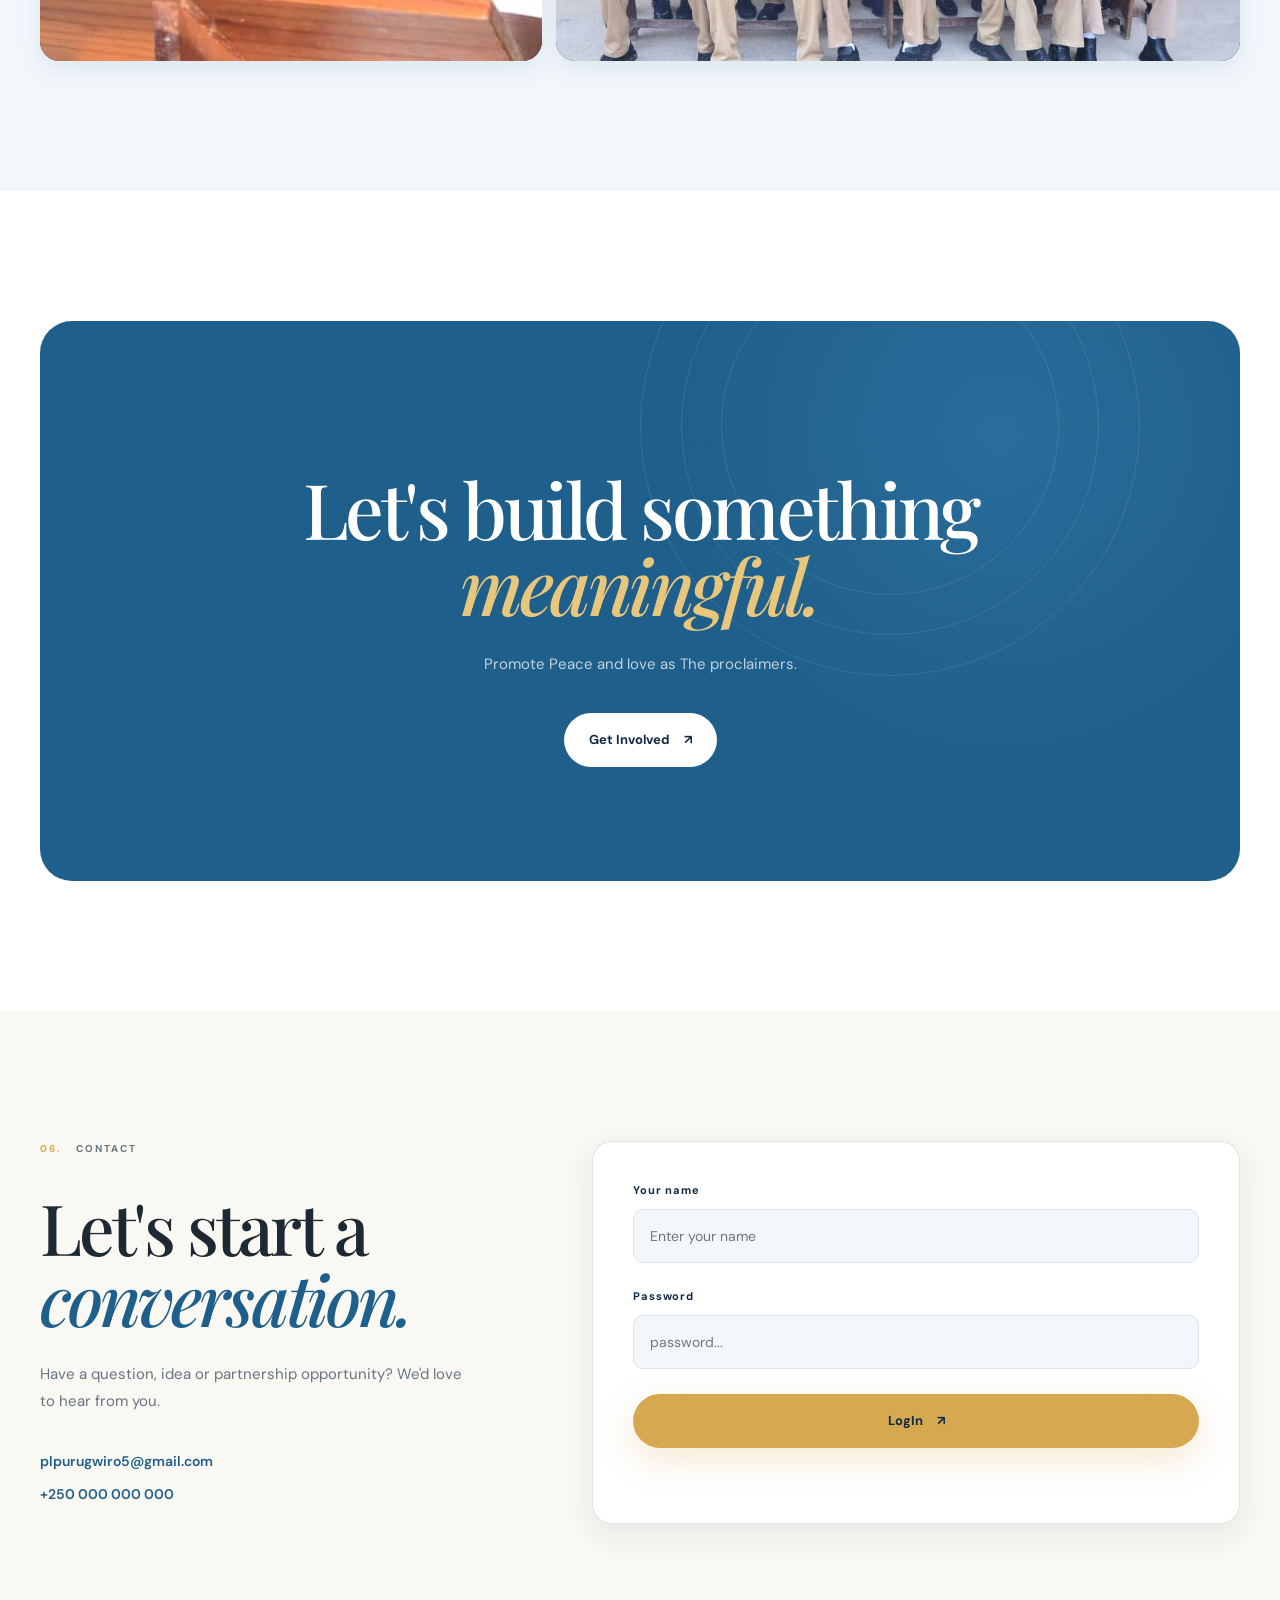
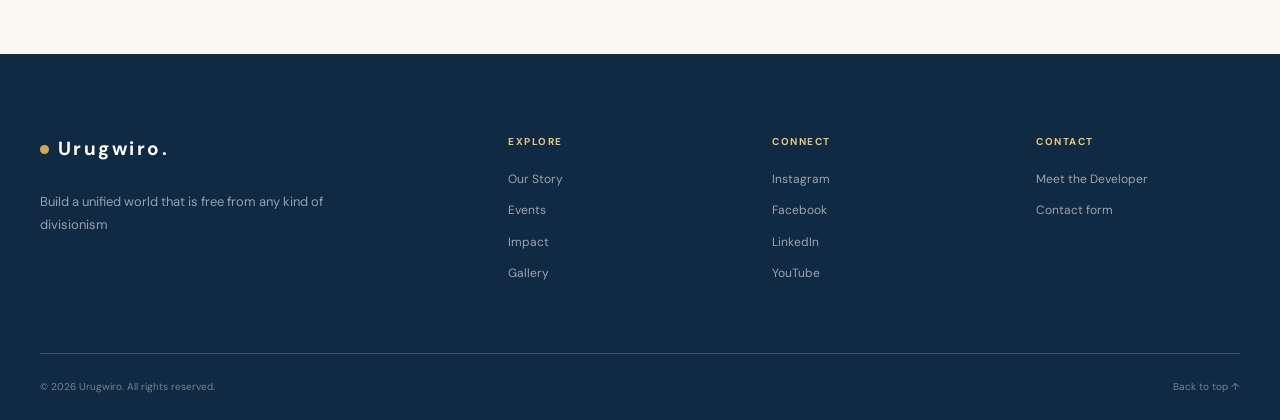
==== commit bb6d2c8a: "Update index.html" ====
--- a/index.html
+++ b/index.html
@@ -22,10 +22,10 @@
   <meta name="theme-color" content="#12372a">
 
   <!-- Canonical: use the site canonical domain you requested -->
-  <link rel="canonical" href="https://saintjosephplp.netlify.app/">
+  <link rel="canonical" href="https://urugwiroplp.netlify.app/">
 
   <!-- Hreflang for English -->
-  <link rel="alternate" hreflang="en" href="https://saintjosephplp.netlify.app/">
+  <link rel="alternate" hreflang="en" href="https://urugwiroplp.netlify.app/">
 
   <!-- Title -->
   <title>PLP Urugwiro | Saint Joseph Kabgayi</title>
@@ -35,10 +35,10 @@
   <meta property="og:type" content="website">
   <meta property="og:title" content=" PLP Urugwiro">
   <meta property="og:description" content="PLP Urugwiro is a youth-led organization promoting peace, unity and reconciliation at Groupe Scolaire Saint Joseph Kabgayi started on 25 December 2025">
-  <meta property="og:url" content="https://saintjosephplp.netlify.app/">
+  <meta property="og:url" content="https://urugwiroplp.netlify.app/">
   <meta property="og:site_name" content="Peace & Love Proclaimers Urugwiro">
   <!-- Replace or confirm the image path on your live domain if different -->
-  <meta property="og:image" content="https://saintjosephplp.netlify.app/images/hero-2.jpg">
+  <meta property="og:image" content="https://urugwiroplp.netlify.app/images/hero-2.jpg">
   <meta property="og:image:alt" content="PLP Urugwiro school event image">
 
   <!-- Twitter / X Card -->
@@ -47,10 +47,10 @@
   {
     "@context": "https://schema.org",
     "@type": "Organization",
-    "name": "Peace & Love Proclaimers Urugwiro ",
+    "name": "PLP Urugwiro ",
     "alternateName": "PLP Urugwiro",
-    "url": "https://saintjosephplp.netlify.app/",
-    "logo": "https://saintjosephplp.netlify.app/favicon.png",
+    "url": "https://urugwiroplp.netlify.app/",
+    "logo": "https://urugwiroplp.netlify.app/favicon.png",
     "description": "is a youth-led organization promoting peace, unity and reconciliation at Groupe Scolaire Saint Joseph Kabgayi started on 25 December 2025.",
     "sameAs": []
   }
